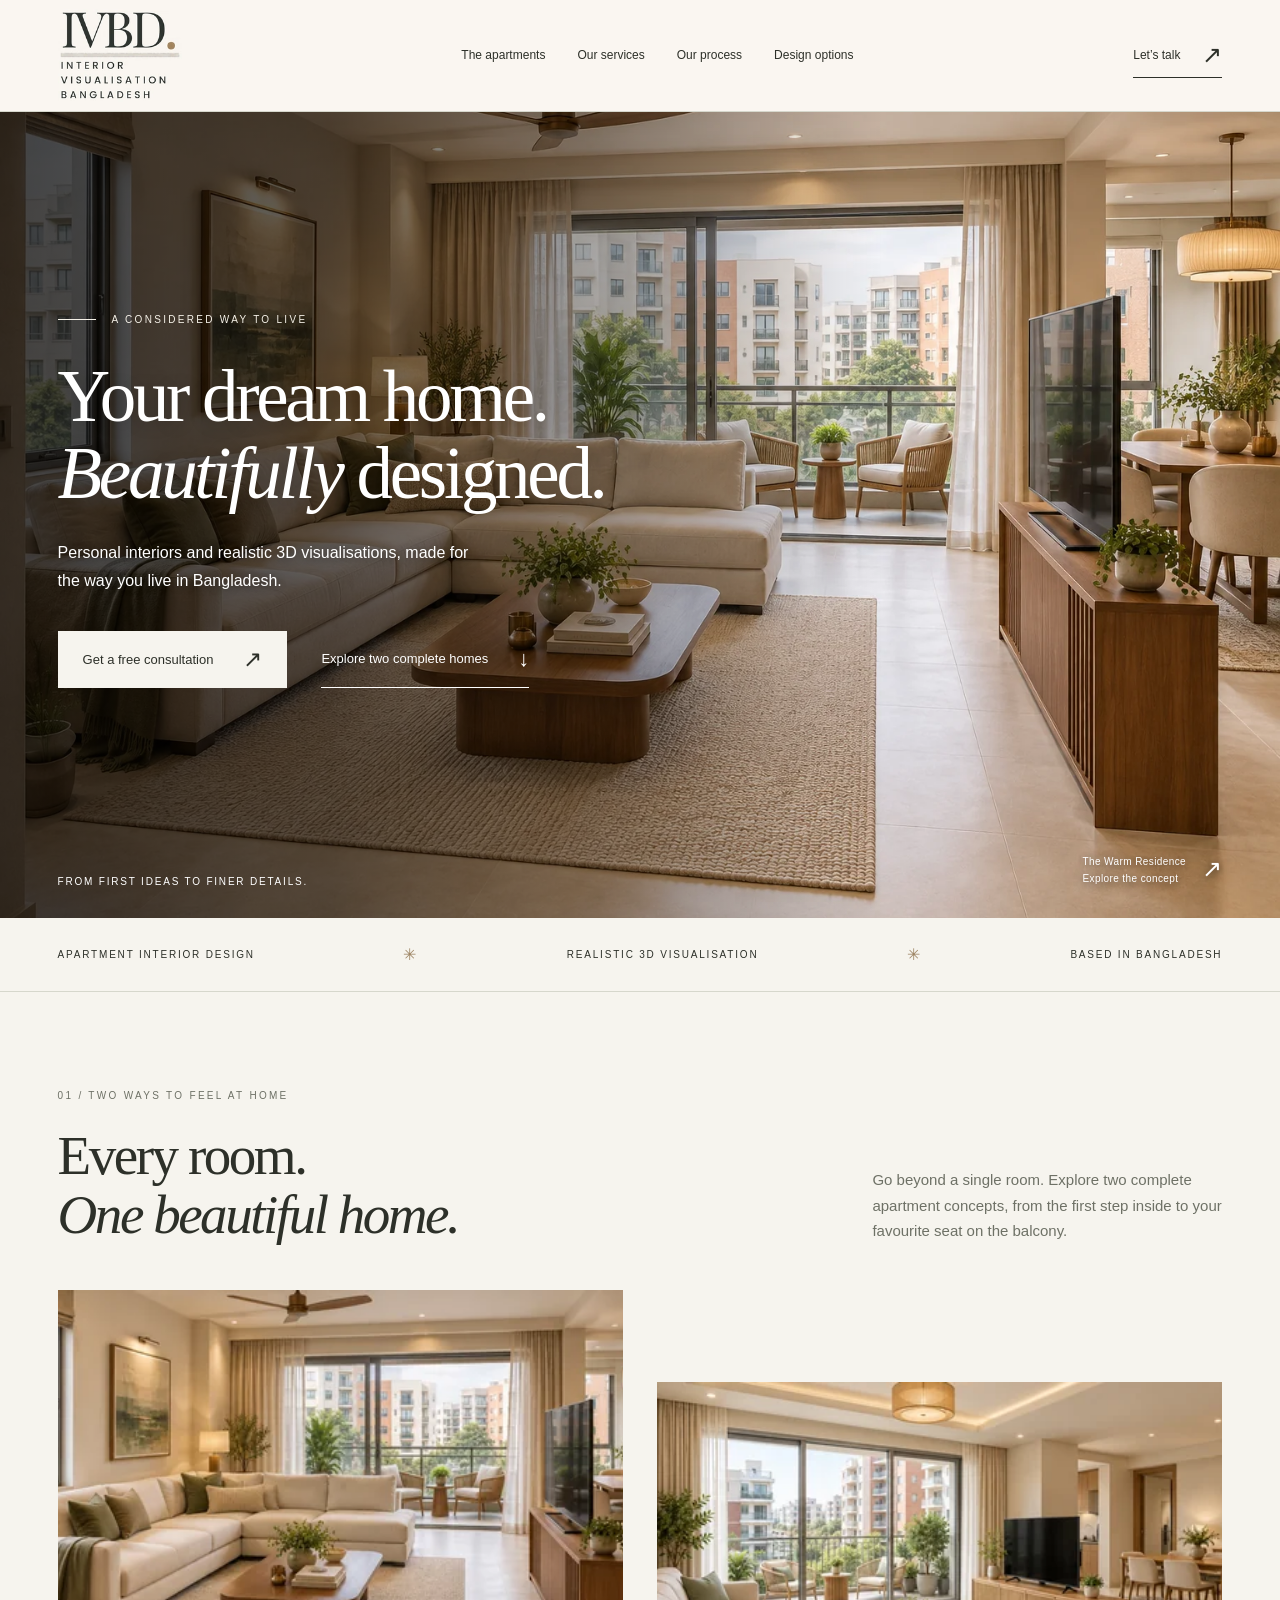
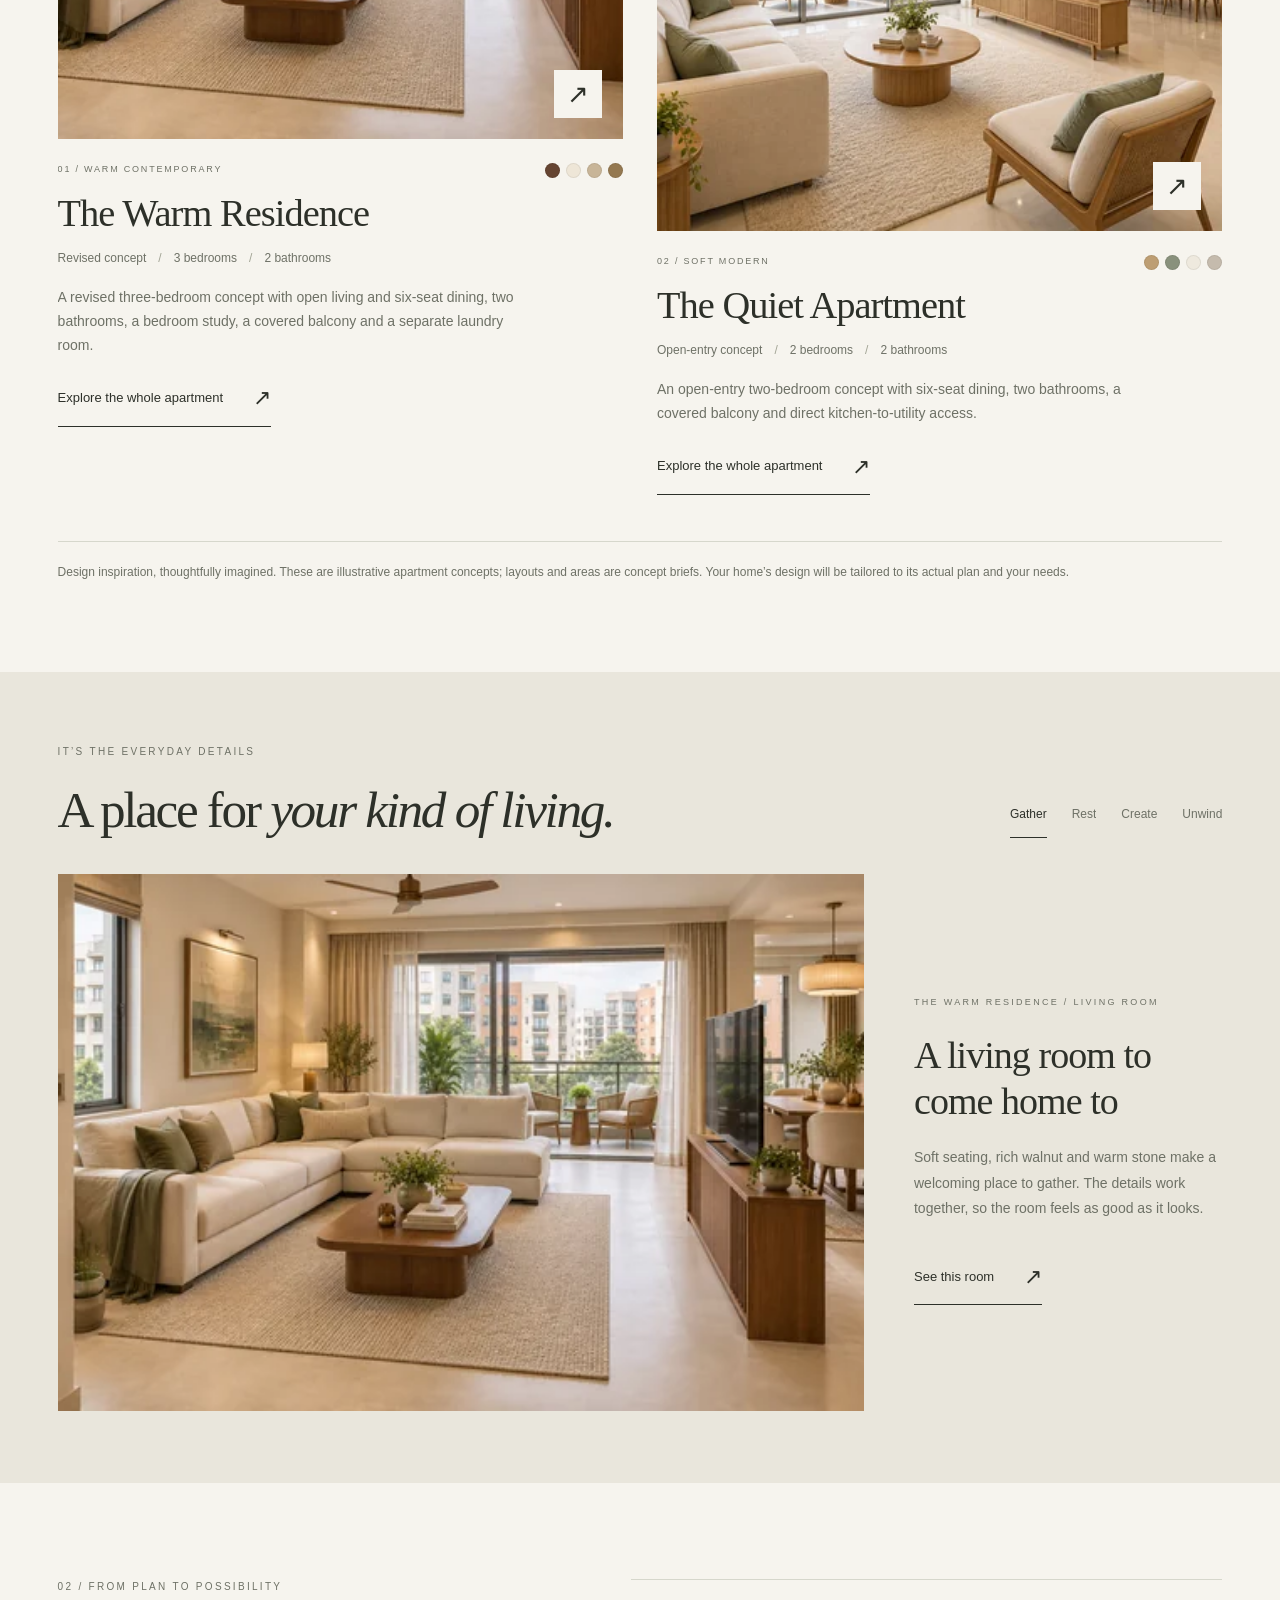
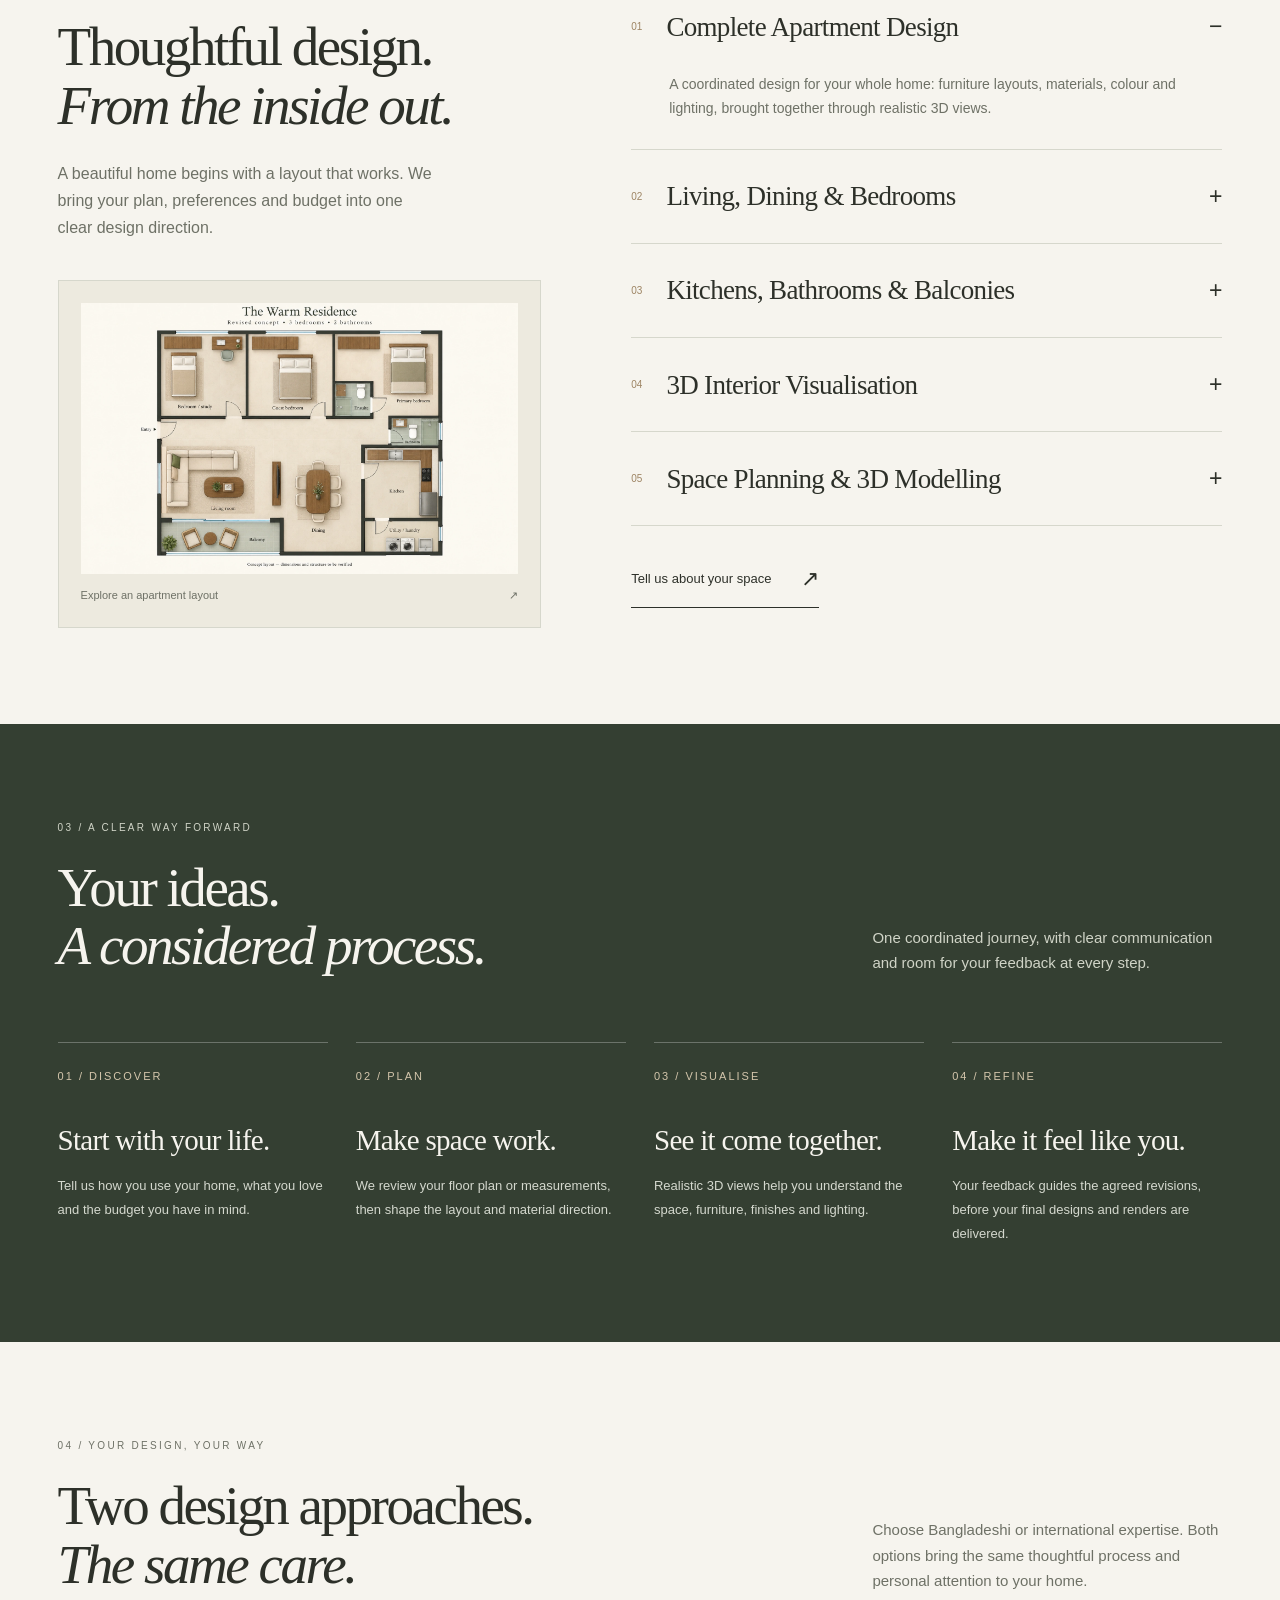
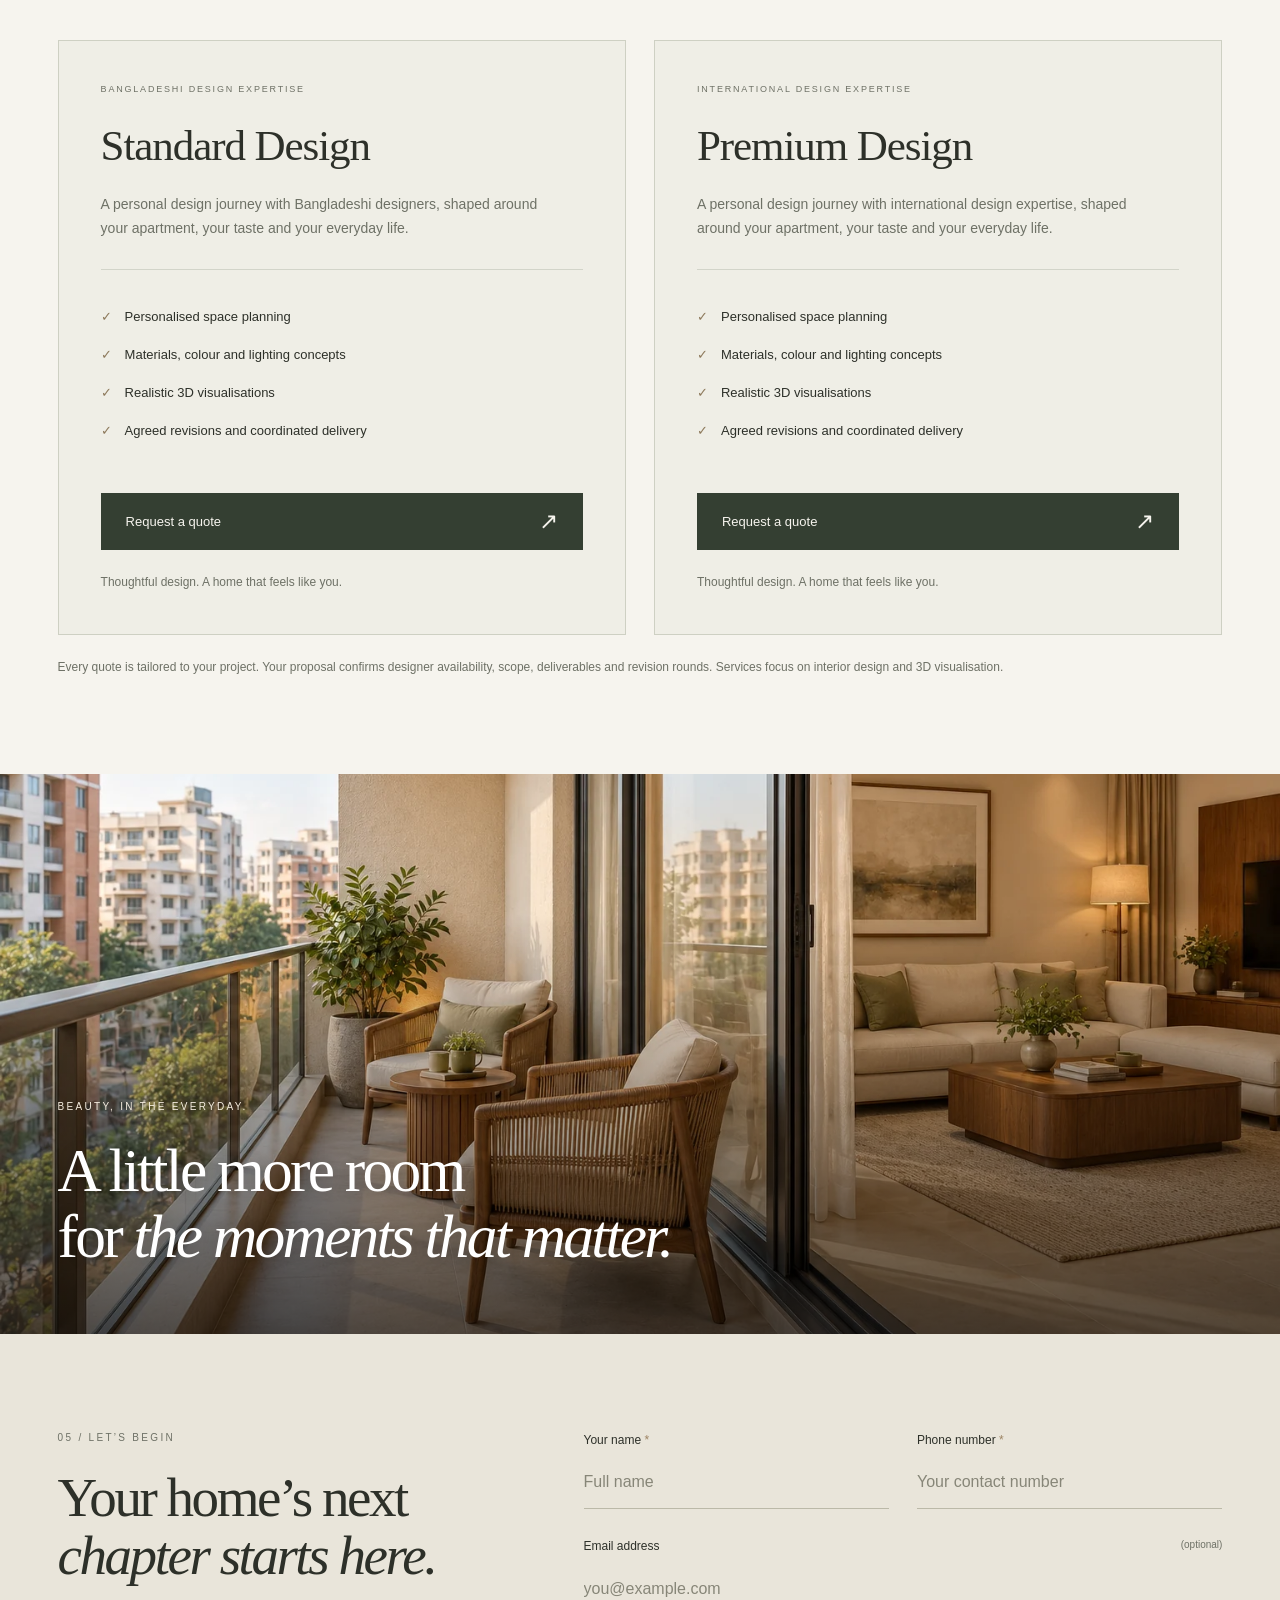
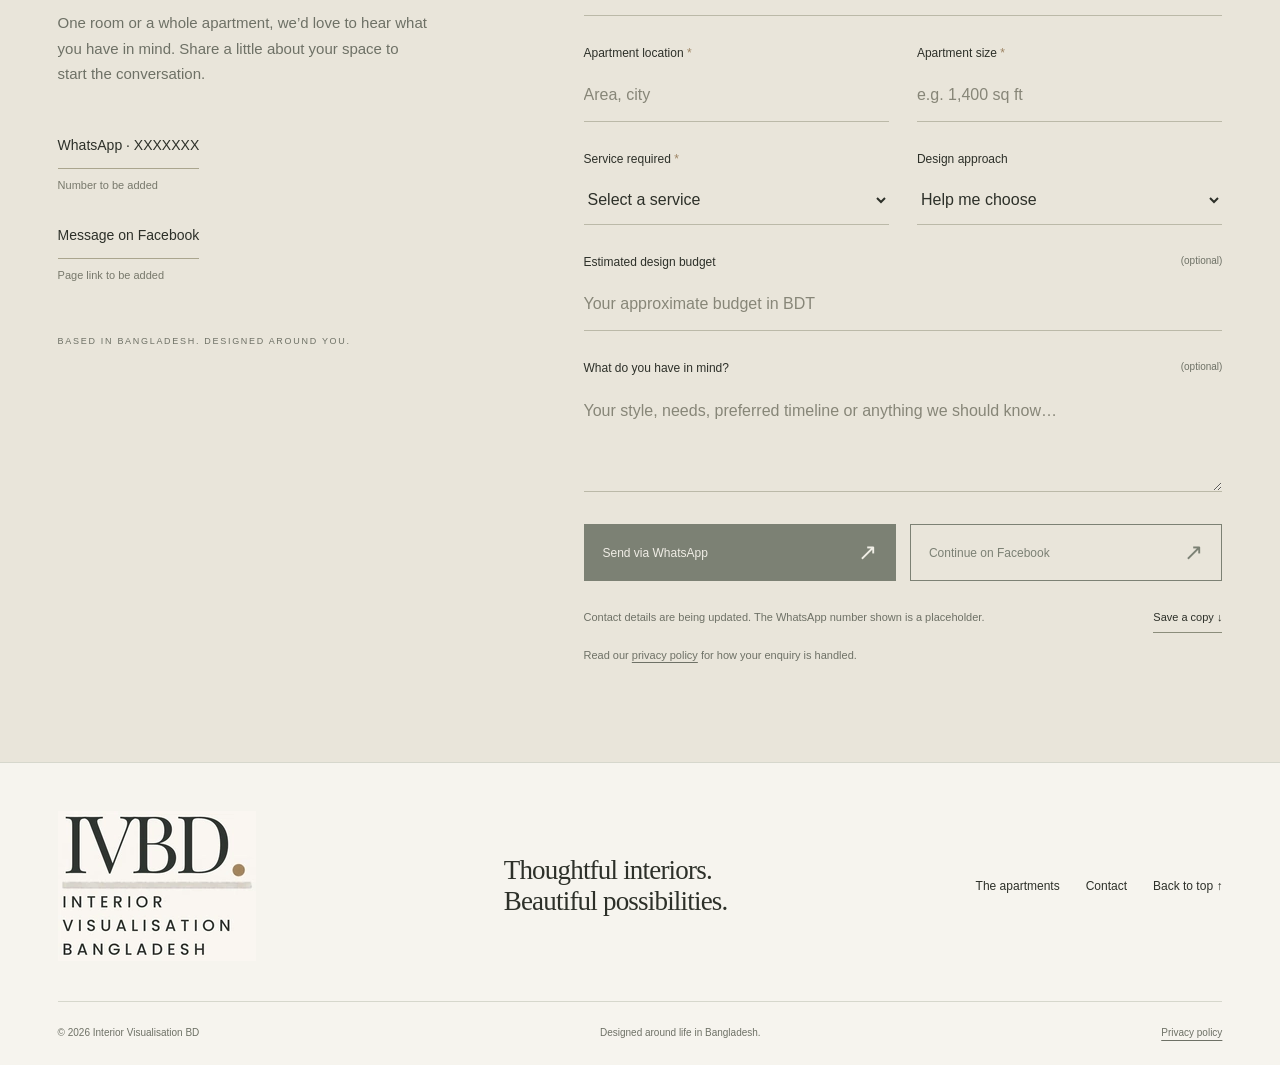
==== index.html @ 9e8beb45 "first commit" ====
<!doctype html>
<html lang="en-BD">
<head>
  <meta charset="utf-8">
  <meta name="viewport" content="width=device-width, initial-scale=1">
  <title>Interior Visualisation BD | Beautiful homes, thoughtfully designed</title>
  <meta name="description" content="Explore two complete apartment design concepts, room tours and floor plans. Personal interior design and realistic 3D visualisation for homes in Bangladesh.">
  <meta name="theme-color" content="#f6f4ee">
  <meta property="og:type" content="website">
  <meta property="og:title" content="Interior Visualisation BD | Beautiful homes, thoughtfully designed">
  <meta property="og:description" content="Explore two complete apartment design concepts, room tours and floor plans. Personal interior design and realistic 3D visualisation for homes in Bangladesh.">
  <meta property="og:image" content="https://ivbd-interior-visualisation.usefulark.chatgpt.site/assets/warm-living-v3-1536.webp">
  <link rel="canonical" href="https://ivbd-interior-visualisation.usefulark.chatgpt.site/">
  <link rel="icon" href="favicon.svg" type="image/svg+xml">
  <link rel="preload" as="image" href="assets/warm-living-v3-960.webp" imagesrcset="assets/warm-living-v3-480.webp 480w, assets/warm-living-v3-960.webp 960w, assets/warm-living-v3-1536.webp 1536w" imagesizes="100vw" fetchpriority="high">
  <link rel="stylesheet" href="styles.css?v=plan-preview-fix-20261101">
  <script src="site-content.js?v=plan-preview-fix-20261101" defer></script>
  <script src="app.js?v=plan-preview-fix-20261101" defer></script>
  <script src="interactions.js?v=plan-preview-fix-20261101" defer></script>
</head>
<body>
<a class="skip-link" href="#main">Skip to content</a>
<header class="header" id="top">
  <a class="brand" href="#home" aria-label="Interior Visualisation BD home"><img class="brand-logo" src="assets/ivbd-logo-396.webp" srcset="assets/ivbd-logo-198.webp 198w, assets/ivbd-logo-396.webp 396w, assets/ivbd-logo-990.webp 990w" sizes="(max-width: 600px) 100px, 198px" width="990" height="750" alt="IVBD — Interior Visualisation Bangladesh" decoding="async"></a>
  <nav class="desktop-nav" aria-label="Main navigation"><a href="#apartments">The apartments</a><a href="#services">Our services</a><a href="#process">Our process</a><a href="#pricing">Design options</a></nav>
  <a class="nav-cta" href="#contact">Let’s talk <span aria-hidden="true">↗</span></a>
  <button class="menu-toggle" type="button" aria-label="Open menu" aria-controls="mobile-nav" aria-expanded="false"><span></span><span></span></button>
</header>
<nav class="mobile-nav" id="mobile-nav" aria-label="Mobile navigation" hidden><a href="#apartments">The apartments</a><a href="#services">Our services</a><a href="#process">Our process</a><a href="#pricing">Design options</a><a href="#contact">Start your home’s story ↗</a></nav>
<main id="main">
  <!-- Opening image. Edit its limited-width dark gradient in styles.css under HERO. -->
  <section class="hero" id="home" aria-labelledby="hero-title">
    <div class="hero-image"><img class="" src="assets/warm-living-v3-960.webp" srcset="assets/warm-living-v3-480.webp 480w, assets/warm-living-v3-960.webp 960w, assets/warm-living-v3-1536.webp 1536w" sizes="100vw" width="1536" height="1024" alt="A warm ivory and walnut living room overlooking urban Bangladesh" fetchpriority="high" decoding="async"></div><div class="hero-shade"></div>
    <div class="hero-content"><p class="eyebrow rule-label">A CONSIDERED WAY TO LIVE</p><h1 id="hero-title"><span>Your dream home.</span><span><em>Beautifully</em> designed.</span></h1><p class="hero-copy">Personal interiors and realistic 3D visualisations, made for the way you live in Bangladesh.</p><div class="hero-actions"><a class="button button-light" href="#contact">Get a free consultation <span aria-hidden="true">↗</span></a><a class="text-link" href="#apartments">Explore two complete homes <span aria-hidden="true">↓</span></a></div></div>
    <div class="hero-bottom"><span>FROM FIRST IDEAS TO FINER DETAILS.</span><a class="hero-caption" href="warm-residence.html">The Warm Residence<br>Explore the concept <span aria-hidden="true">↗</span></a></div>
  </section>
  <div class="intro-line"><span>APARTMENT INTERIOR DESIGN</span><b aria-hidden="true">✳</b><span>REALISTIC 3D VISUALISATION</span><b aria-hidden="true">✳</b><span>BASED IN BANGLADESH</span></div>
  <section class="section apartments wrap" id="apartments" aria-labelledby="apartments-title">
    <div class="section-heading"><div><p class="eyebrow">01 / TWO WAYS TO FEEL AT HOME</p><h2 id="apartments-title">Every room.<br><em>One beautiful home.</em></h2></div><p>Go beyond a single room. Explore two complete apartment concepts, from the first step inside to your favourite seat on the balcony.</p></div>
    <div class="homes-grid"><article class="home-card">
  <a class="home-picture" href="warm-residence.html" aria-label="Explore The Warm Residence"><img class="" src="assets/warm-living-v3-960.webp" srcset="assets/warm-living-v3-480.webp 480w, assets/warm-living-v3-960.webp 960w, assets/warm-living-v3-1536.webp 1536w" sizes="(max-width: 600px) calc(100vw - 44px), 44vw" width="1536" height="1024" alt="Concept living room following the approved revised Warm Residence plan" loading="lazy" decoding="async"><span class="picture-arrow" aria-hidden="true">↗</span></a>
  <div class="home-card-top"><p class="eyebrow">01 / WARM CONTEMPORARY</p><div class="swatches" aria-label="Walnut, Ivory, Travertine, Bronze"><span class="swatch" style="background:#654431" title="Walnut"></span><span class="swatch" style="background:#eee6d7" title="Ivory"></span><span class="swatch" style="background:#c8b598" title="Travertine"></span><span class="swatch" style="background:#947850" title="Bronze"></span></div></div>
  <h3><a href="warm-residence.html">The Warm Residence</a></h3><div class="home-meta"><span>Revised concept</span><span>3 bedrooms</span><span>2 bathrooms</span></div>
  <p class="home-description">A revised three-bedroom concept with open living and six-seat dining, two bathrooms, a bedroom study, a covered balcony and a separate laundry room.</p><a href="warm-residence.html" class="text-link">Explore the whole apartment <span aria-hidden="true">↗</span></a>
</article><article class="home-card">
  <a class="home-picture" href="quiet-apartment.html" aria-label="Explore The Quiet Apartment"><img class="" src="assets/quiet-living-v3-960.webp" srcset="assets/quiet-living-v3-480.webp 480w, assets/quiet-living-v3-960.webp 960w, assets/quiet-living-v3-1536.webp 1536w" sizes="(max-width: 600px) calc(100vw - 44px), 44vw" width="1536" height="1024" alt="Concept light oak and sage living room with an ivory sofa in an urban Bangladesh apartment" loading="lazy" decoding="async"><span class="picture-arrow" aria-hidden="true">↗</span></a>
  <div class="home-card-top"><p class="eyebrow">02 / SOFT MODERN</p><div class="swatches" aria-label="Natural oak, Sage, Linen, Warm stone"><span class="swatch" style="background:#bd9e73" title="Natural oak"></span><span class="swatch" style="background:#89917c" title="Sage"></span><span class="swatch" style="background:#eee9de" title="Linen"></span><span class="swatch" style="background:#c5bbad" title="Warm stone"></span></div></div>
  <h3><a href="quiet-apartment.html">The Quiet Apartment</a></h3><div class="home-meta"><span>Open-entry concept</span><span>2 bedrooms</span><span>2 bathrooms</span></div>
  <p class="home-description">An open-entry two-bedroom concept with six-seat dining, two bathrooms, a covered balcony and direct kitchen-to-utility access.</p><a href="quiet-apartment.html" class="text-link">Explore the whole apartment <span aria-hidden="true">↗</span></a>
</article></div>
    <p class="concept-note">Design inspiration, thoughtfully imagined. These are illustrative apartment concepts; layouts and areas are concept briefs. Your home’s design will be tailored to its actual plan and your needs.</p>
  </section>
  <section class="room-feature" aria-labelledby="room-feature-title"><div class="wrap">
    <div class="room-feature-top"><div><p class="eyebrow">IT’S THE EVERYDAY DETAILS</p><h2 id="room-feature-title">A place for <em>your kind of living.</em></h2></div><div class="room-tabs" role="tablist" aria-label="Explore room details"><button class="room-tab" type="button" role="tab" id="tab-living" aria-selected="true" aria-controls="room-panel" data-room="living">Gather</button><button class="room-tab" type="button" role="tab" id="tab-primary" aria-selected="false" aria-controls="room-panel" tabindex="-1" data-room="primary">Rest</button><button class="room-tab" type="button" role="tab" id="tab-kitchen" aria-selected="false" aria-controls="room-panel" tabindex="-1" data-room="kitchen">Create</button><button class="room-tab" type="button" role="tab" id="tab-balcony" aria-selected="false" aria-controls="room-panel" tabindex="-1" data-room="balcony">Unwind</button></div></div>
    <div class="room-feature-grid" id="room-panel" role="tabpanel" aria-labelledby="tab-living"><div class="room-feature-photo" aria-label="Room preview; swipe left or right to change rooms"><img class="feature-image" src="assets/warm-living-v3-960.webp" srcset="assets/warm-living-v3-480.webp 480w, assets/warm-living-v3-960.webp 960w, assets/warm-living-v3-1536.webp 1536w" sizes="(max-width: 600px) calc(100vw - 44px), 62vw" width="1536" height="1024" alt="A warm contemporary living room" loading="lazy" decoding="async"></div><div class="room-feature-copy"><p class="eyebrow" id="feature-label">THE WARM RESIDENCE / LIVING ROOM</p><h3 id="feature-title">A living room to come home to</h3><p id="feature-description">Soft seating, rich walnut and warm stone make a welcoming place to gather. The details work together, so the room feels as good as it looks.</p><a class="text-link" id="feature-link" href="warm-residence.html#room-living">See this room <span aria-hidden="true">↗</span></a></div></div>
  </div></section>
  <section class="section wrap" id="services" aria-labelledby="services-title"><div class="services-layout">
    <div class="services-intro"><p class="eyebrow">02 / FROM PLAN TO POSSIBILITY</p><h2 id="services-title">Thoughtful design.<br><em>From the inside out.</em></h2><p>A beautiful home begins with a layout that works. We bring your plan, preferences and budget into one clear design direction.</p><a href="warm-residence.html#floor-plan" class="plan-teaser" aria-label="Explore the Warm Residence floor plan"><img src="assets/warm-approved-plan.webp" alt="Approved Warm Residence layout with three bedrooms, living and dining, kitchen, bathrooms and balcony" width="1592" height="988" loading="lazy"><span>Explore an apartment layout <span aria-hidden="true">↗</span></span></a></div>
    <div class="service-list"><details open><summary><span class="service-number">01</span><h3>Complete Apartment Design</h3><span class="details-icon" aria-hidden="true"></span></summary><p>A coordinated design for your whole home: furniture layouts, materials, colour and lighting, brought together through realistic 3D views.</p></details><details ><summary><span class="service-number">02</span><h3>Living, Dining & Bedrooms</h3><span class="details-icon" aria-hidden="true"></span></summary><p>Comfortable spaces for family life, hosting and rest, with storage and circulation considered from the start.</p></details><details ><summary><span class="service-number">03</span><h3>Kitchens, Bathrooms & Balconies</h3><span class="details-icon" aria-hidden="true"></span></summary><p>Purposeful layouts and material concepts for the spaces that work hardest — and the corners where you slow down.</p></details><details ><summary><span class="service-number">04</span><h3>3D Interior Visualisation</h3><span class="details-icon" aria-hidden="true"></span></summary><p>See the proposed materials, light and furniture before making decisions. Clear views make it easier to give useful feedback.</p></details><details ><summary><span class="service-number">05</span><h3>Space Planning & 3D Modelling</h3><span class="details-icon" aria-hidden="true"></span></summary><p>We review your floor plan or available measurements and arrange the space around your routines. Measurement visits can be discussed where available.</p></details><a href="#contact" class="text-link">Tell us about your space <span aria-hidden="true">↗</span></a></div>
  </div></section>
  <section class="section approach" id="process" aria-labelledby="process-title"><div class="wrap"><div class="section-heading"><div><p class="eyebrow">03 / A CLEAR WAY FORWARD</p><h2 id="process-title">Your ideas.<br><em>A considered process.</em></h2></div><p>One coordinated journey, with clear communication and room for your feedback at every step.</p></div><div class="process-grid">
    <article><span class="step">01 / DISCOVER</span><h3>Start with your life.</h3><p>Tell us how you use your home, what you love and the budget you have in mind.</p></article>
    <article><span class="step">02 / PLAN</span><h3>Make space work.</h3><p>We review your floor plan or measurements, then shape the layout and material direction.</p></article>
    <article><span class="step">03 / VISUALISE</span><h3>See it come together.</h3><p>Realistic 3D views help you understand the space, furniture, finishes and lighting.</p></article>
    <article><span class="step">04 / REFINE</span><h3>Make it feel like you.</h3><p>Your feedback guides the agreed revisions, before your final designs and renders are delivered.</p></article>
  </div></div></section>
  <section class="section wrap" id="pricing" aria-labelledby="pricing-title"><div class="section-heading"><div><p class="eyebrow">04 / YOUR DESIGN, YOUR WAY</p><h2 id="pricing-title">Two design approaches.<br><em>The same care.</em></h2></div><p>Choose Bangladeshi or international expertise. Both options bring the same thoughtful process and personal attention to your home.</p></div><div class="pricing-grid" id="pricing-grid"></div><p class="pricing-footnote">Every quote is tailored to your project. Your proposal confirms designer availability, scope, deliverables and revision rounds. Services focus on interior design and 3D visualisation.</p></section>
  <section class="balcony-band" aria-label="A quiet moment on a city balcony"><img class="" src="assets/warm-balcony-v3-960.webp" srcset="assets/warm-balcony-v3-480.webp 480w, assets/warm-balcony-v3-960.webp 960w, assets/warm-balcony-v3-1536.webp 1536w" sizes="100vw" width="1536" height="1024" alt="A covered Dhaka apartment balcony with woven chairs and a small tea table" loading="lazy" decoding="async"><div><p class="eyebrow">BEAUTY, IN THE EVERYDAY.</p><h2>A little more room<br>for <em>the moments that matter.</em></h2></div></section>
  <section class="section contact" id="contact" aria-labelledby="contact-title"><div class="wrap contact-layout"><div class="contact-intro"><p class="eyebrow">05 / LET’S BEGIN</p><h2 id="contact-title">Your home’s next<br><em>chapter starts here.</em></h2><p>One room or a whole apartment, we’d love to hear what you have in mind. Share a little about your space to start the conversation.</p><div class="contact-channels" id="contact-channels"></div><span class="contact-location">BASED IN BANGLADESH. DESIGNED AROUND YOU.</span></div><form inert id="consultation-form" class="consultation-form">
              <div class="form-row">
              <label>Your name <span aria-hidden="true">*</span><input autocomplete="name" name="name" placeholder="Full name" required maxlength="100"></label>
              <label>Phone number <span aria-hidden="true">*</span><input autocomplete="tel" type="tel" name="phone" placeholder="Your contact number" required maxlength="30" pattern="[+0-9 ()\-]{6,30}"></label>
            </div>
            <label>Email address <span class="optional">(optional)</span><input type="email" autocomplete="email" name="email" placeholder="you@example.com" maxlength="254"></label>
              <div class="form-row">
              <label>Apartment location <span aria-hidden="true">*</span><input name="location" placeholder="Area, city" required maxlength="200"></label>
              <label>Apartment size <span aria-hidden="true">*</span><input name="size" placeholder="e.g. 1,400 sq ft" required maxlength="60"></label>
            </div>
              <div class="form-row">
              <label>Service required <span aria-hidden="true">*</span><select name="service" required><option value="">Select a service</option><option>Complete Apartment Design</option><option>Living & Dining Spaces</option><option>Bedroom Interior Design</option><option>Kitchen Interior Design</option><option>Bathroom &amp; Balcony Design</option><option>3D Interior Visualisation</option><option>Space Planning & Furniture Layout</option><option>Measurement & 3D Modelling</option></select></label>
              <label>Design approach<select name="package"><option>Help me choose</option><option>Standard Design</option><option>Premium Design</option></select></label>
            </div>
            <label>Estimated design budget <span class="optional">(optional)</span><input name="budget" placeholder="Your approximate budget in BDT" maxlength="80"></label>
            <label>What do you have in mind? <span class="optional">(optional)</span><textarea name="requirements" rows="3" placeholder="Your style, needs, preferred timeline or anything we should know…" maxlength="3000"></textarea></label>
              <div class="bot-trap" aria-hidden="true">
              <label>Website<input name="website" tabindex="-1" autocomplete="off"></label>
            </div>
            <div class="form-channel-actions"><button type="submit" name="channel" value="primary" class="button button-dark form-submit"><span id="submit-label">Send via WhatsApp</span><span aria-hidden="true">↗</span></button><button type="submit" name="channel" value="facebook" class="button button-outline form-submit"><span>Continue on Facebook</span><span aria-hidden="true">↗</span></button></div>
              <div class="form-fineprint">
              <p class="form-privacy" id="form-privacy">Contact details are being updated. The WhatsApp number shown is a placeholder.</p>
            <button type="submit" name="channel" value="download" class="save-brief">Save a copy ↓</button>
            </div>
            <p class="form-policy">Read our <a href="privacy.html">privacy policy</a> for how your enquiry is handled.</p>
            <p id="form-status" class="form-status" role="status" aria-live="polite"></p>
          </form></div></section>
</main>
<footer class="footer"><div class="wrap">
  <div class="footer-top"><a class="brand footer-brand" href="#home" aria-label="IVBD home"><img class="brand-logo" src="assets/ivbd-logo-396.webp" srcset="assets/ivbd-logo-198.webp 198w, assets/ivbd-logo-396.webp 396w, assets/ivbd-logo-990.webp 990w" sizes="(max-width: 600px) 100px, 198px" width="990" height="750" alt="IVBD — Interior Visualisation Bangladesh" decoding="async"></a><p class="footer-tagline">Thoughtful interiors.<br>Beautiful possibilities.</p><nav class="footer-links" aria-label="Footer navigation"><a href="#apartments">The apartments</a><a href="#contact">Contact</a><a href="#top">Back to top ↑</a></nav></div>
  <div class="footer-bottom"><p>© <span id="year">2026</span> Interior Visualisation BD</p><p>Designed around life in Bangladesh.</p><a href="privacy.html">Privacy policy</a></div>
</div></footer>
</body>
</html>
---- styles.css ----
/* IVBD — editable design system. No framework or external font downloads. */
:root {
  --paper: #f6f4ee;
  --ink: #2d3029;
  --muted: #6e7166;
  --olive: #343f32;
  --sand: #e8e3d8;
  --line: #d6d7cc;
  --gold: #9d8463;
  --serif: 'Iowan Old Style', 'Palatino Linotype', 'Book Antiqua', Georgia, serif;
  --gutter: clamp(22px, 4.5vw, 84px);
}
* { box-sizing: border-box; }
html { scroll-behavior: smooth; scroll-padding-top: 100px; }
body { margin: 0; background: var(--paper); color: var(--ink); font: 16px/1.7 Arial, Helvetica, sans-serif; -webkit-font-smoothing: antialiased; }
body.modal-open { overflow: hidden; }
img { display: block; width: 100%; height: auto; object-fit: cover; }
button, input, select, textarea { font: inherit; }
button, a { -webkit-tap-highlight-color: transparent; touch-action: manipulation; }
button { cursor: pointer; }
a { color: inherit; text-decoration: none; }
button { color: inherit; }
button, a { transition: color .2s, background-color .2s, border-color .2s; }
h1, h2, h3, p { margin: 0; }
h1, h2, h3 { font-family: var(--serif); font-weight: 400; }
h1, h2 { line-height: 1.06; letter-spacing: -.045em; }
h2 { font-size: clamp(38px, 4.3vw, 66px); }
h3 { line-height: 1.2; letter-spacing: -.025em; }
em { font-weight: 400; }
::selection { background: #d4c5aa; color: #253020; }
a:focus-visible, button:focus-visible, summary:focus-visible { outline: 2px solid #a57947; outline-offset: 5px; }
input:focus, textarea:focus, select:focus { outline: 2px solid #88947b; outline-offset: 3px; }
[hidden] { display: none !important; }
.wrap, .container { width: calc(100% - var(--gutter) * 2); max-width: 1440px; margin-inline: auto; }
.section { padding-block: clamp(68px, 7.5vw, 120px); }
.eyebrow { font-size: 10px; letter-spacing: 2.3px; text-transform: uppercase; line-height: 1.5; color: var(--muted); margin-bottom: 24px; }
.rule-label { display: flex; align-items: center; gap: 16px; }
.rule-label::before { content: ''; width: 38px; height: 1px; background: currentColor; }
.text-link { display: inline-flex; align-items: center; justify-content: space-between; gap: 30px; font-size: 13px; min-height: 46px; border-bottom: 1px solid currentColor; padding: 9px 0; }
.text-link span { font-size: 22px; }
.text-link:hover { color: #947553; }
.button { display: inline-flex; align-items: center; justify-content: space-between; gap: 30px; min-height: 57px; padding: 16px 24px; border: 1px solid transparent; font-size: 13px; line-height: 1.5; }
.button span:last-child { font-size: 23px; line-height: 1; }
.button-dark { background: var(--olive); color: var(--paper); }
.button-dark:hover { background: #4b5845; }
.button-light { background: var(--paper); color: var(--ink); }
.button-light:hover { background: #e5dfd3; }
.button-outline { border-color: var(--olive); color: var(--olive); background: transparent; }
.button-outline:hover { background: #e1ddcf; }
.skip-link { position: absolute; top: -100px; left: 18px; z-index: 100; padding: 14px 22px; background: var(--ink); color: white; }
.skip-link:focus { top: 10px; }
.sr-only { position: absolute; width: 1px; height: 1px; padding: 0; margin: -1px; overflow: hidden; clip: rect(0,0,0,0); white-space: nowrap; border: 0; }
/* Header */
.header { height: 94px; padding-inline: var(--gutter); display: flex; align-items: center; justify-content: space-between; gap: 28px; position: relative; z-index: 30; background: var(--paper); border-bottom: 1px solid var(--line); }
.brand { display: inline-flex; align-items: center; gap: 18px; flex-shrink: 0; }
.wordmark { font: 43px/.95 Georgia, serif; letter-spacing: -4px; }
.brand-dot { color: var(--gold); }
.brand-name { font-size: 8px; letter-spacing: 1.6px; line-height: 1.8; border-left: 1px solid var(--line); padding-left: 17px; }
.desktop-nav { display: flex; gap: 32px; font-size: 12px; }
.desktop-nav a { padding-block: 14px; }
.desktop-nav a:hover { color: var(--gold); }
.nav-cta { min-height: 44px; display: flex; align-items: center; gap: 22px; font-size: 12px; border-bottom: 1px solid var(--ink); }
.nav-cta span { font-size: 24px; }
.menu-toggle { display: none; border: 0; background: none; width: 44px; height: 44px; padding: 10px 7px; flex-shrink: 0; }
.menu-toggle span { display: block; height: 1px; margin: 6px 0; background: var(--ink); }
.mobile-nav { position: absolute; z-index: 29; top: 78px; padding: 18px var(--gutter) 28px; width: 100%; background: var(--paper); border-bottom: 1px solid var(--line); box-shadow: 0 20px 30px #0001; }
.mobile-nav a { display: block; padding-block: 12px; font-family: var(--serif); font-size: 27px; border-bottom: 1px solid var(--line); }
/* HERO: strong shading by the copy, fully transparent at 69% on desktop. */
.hero { position: relative; isolation: isolate; height: min(850px, calc(100svh - 94px)); min-height: 640px; color: white; display: flex; align-items: center; overflow: hidden; background: #766c5b; }
.hero-image, .hero-shade { position: absolute; inset: 0; width: 100%; height: 100%; }
.hero-image { z-index: -2; }
.hero-image img { height: 100%; object-position: center; }
.hero-shade { z-index: -1; pointer-events: none; background: linear-gradient(90deg, #000b 0%, #0009 26%, #0005 47%, #0000 69%); }
.hero-content { width: min(820px, 66%); margin-left: max(var(--gutter), calc((100vw - 1440px) / 2)); padding-block: 70px 100px; }
.hero .eyebrow { color: #f5f1e8; margin-bottom: 31px; }
.hero h1 { font-size: clamp(59px, 5.7vw, 90px); text-shadow: 0 2px 18px #0003; }
.hero h1 span { display: block; }
.hero-copy { max-width: 420px; font-size: 16px; line-height: 1.8; margin-top: 26px; text-shadow: 0 1px 10px #0007; }
.hero-actions { display: flex; align-items: center; gap: 34px; margin-top: 35px; }
.hero-actions .text-link { color: white; }
.hero-bottom { position: absolute; left: var(--gutter); right: var(--gutter); bottom: 28px; display: flex; justify-content: space-between; align-items: end; font-size: 10px; letter-spacing: 1.8px; text-transform: uppercase; }
.hero-caption { display: flex; gap: 16px; align-items: center; letter-spacing: .4px; text-transform: none; text-shadow: 0 2px 8px #000a; }
.hero-caption span { font-size: 24px; }
.intro-line { border-bottom: 1px solid var(--line); padding: 23px var(--gutter); display: flex; gap: 30px; align-items: center; justify-content: space-between; font-size: 10px; letter-spacing: 1.8px; text-transform: uppercase; }
.intro-line b { font-size: 16px; font-weight: 400; color: var(--gold); }
/* Apartment collections */
.section-heading { display: flex; align-items: end; justify-content: space-between; gap: 56px; margin-bottom: 46px; }
.section-heading > p { max-width: 350px; font-size: 15px; color: var(--muted); }
.apartments { padding-bottom: 90px; }
.homes-grid { display: grid; grid-template-columns: 1fr 1fr; gap: 34px; align-items: start; }
.home-card:nth-child(2) { margin-top: 92px; }
.home-picture { position: relative; overflow: hidden; aspect-ratio: 1.26; display: block; }
.home-picture img { height: 100%; transition: transform .6s ease; }
.home-card:hover .home-picture img { transform: scale(1.035); }
.picture-arrow { position: absolute; bottom: 21px; right: 21px; background: var(--paper); color: var(--ink); width: 48px; height: 48px; display: grid; place-items: center; font-size: 26px; }
.home-card-top { display: flex; align-items: center; justify-content: space-between; gap: 14px; margin: 24px 0 12px; }
.home-card-top .eyebrow { margin: 0; font-size: 9px; letter-spacing: 1.8px; }
.swatches { display: flex; gap: 6px; }
.swatch { width: 15px; height: 15px; border-radius: 50%; border: 1px solid #0001; }
.home-card h3 { font-size: clamp(30px, 3vw, 44px); margin-bottom: 12px; }
.home-meta { font-size: 12px; color: var(--muted); display: flex; gap: 12px; align-items: center; flex-wrap: wrap; }
.home-meta span + span::before { content: '/'; margin-right: 12px; color: #a2a495; }
.home-description { color: var(--muted); font-size: 14px; max-width: 470px; margin-block: 18px 13px; }
.concept-note { border-top: 1px solid var(--line); margin-top: 46px; padding-top: 20px; color: var(--muted); font-size: 12px; }
/* Interactive room feature */
.room-feature { background: #e9e6dc; padding-block: 72px; }
.room-feature-top { display: flex; align-items: end; justify-content: space-between; gap: 40px; margin-bottom: 36px; }
.room-feature-top h2 { font-size: clamp(38px, 4vw, 60px); }
.room-tabs { display: flex; gap: 25px; overflow-x: auto; scrollbar-width: thin; }
.room-tab { padding: 12px 0; background: transparent; border: 0; border-bottom: 1px solid transparent; color: var(--muted); font-size: 12px; white-space: nowrap; min-height: 44px; }
.room-tab[aria-selected='true'] { color: var(--ink); border-color: var(--ink); }
.room-feature-grid { display: grid; grid-template-columns: minmax(0, 1.8fr) minmax(260px, .8fr); }
.room-feature-photo { aspect-ratio: 1.5; background: #d4cdbd; overflow: hidden; }
.room-feature-photo img { height: 100%; }
.room-feature-copy { padding: 46px 0 30px 50px; display: flex; flex-direction: column; align-items: flex-start; justify-content: center; }
.room-feature-copy .eyebrow { font-size: 9px; }
.room-feature-copy h3 { font-size: 38px; margin-bottom: 21px; }
.room-feature-copy p:not(.eyebrow) { font-size: 14px; line-height: 1.8; color: var(--muted); }
.room-feature-copy .text-link { margin-top: 28px; }
/* Services and approach */
.services-layout { display: grid; grid-template-columns: .9fr 1.1fr; gap: 90px; align-items: start; }
.services-intro > p:not(.eyebrow) { color: var(--muted); margin-top: 25px; max-width: 380px; }
.plan-teaser { display: block; width: 100%; min-width: 0; margin-top: 38px; background: #edeadf; padding: 22px; border: 1px solid var(--line); position: relative; }
.plan-teaser img { width: 100%; height: auto; aspect-ratio: 1592 / 988; object-fit: contain; }
.plan-teaser > span { display: flex; justify-content: space-between; padding-top: 12px; font-size: 11px; color: var(--muted); }
.service-list details { border-top: 1px solid var(--line); }
.service-list details:last-of-type { border-bottom: 1px solid var(--line); }
.service-list summary { list-style: none; display: flex; align-items: center; gap: 24px; padding-block: 27px; cursor: pointer; }
.service-list summary::-webkit-details-marker { display: none; }
.service-number { font-size: 10px; color: var(--gold); }
.service-list h3 { font-size: 27px; }
.details-icon { margin-left: auto; font-size: 23px; font-weight: 300; }
.details-icon::after { content: '+'; }
.service-list details[open] .details-icon::after { content: '−'; }
.service-list details p { padding: 0 25px 28px 38px; font-size: 14px; color: var(--muted); }
.service-list .text-link { margin-top: 25px; }
.approach { background: var(--olive); color: var(--paper); }
.approach .eyebrow, .approach .section-heading > p { color: #d0d4c7; }
.process-grid { display: grid; grid-template-columns: repeat(4, 1fr); gap: 28px; margin-top: 66px; }
.process-grid article { border-top: 1px solid #ffffff45; padding-top: 24px; }
.step { font-size: 11px; letter-spacing: 2px; color: #d4c6ac; display: block; margin-bottom: 38px; }
.process-grid h3 { font-size: 29px; margin-bottom: 16px; }
.process-grid p { font-size: 13px; color: #d4d8ce; line-height: 1.85; max-width: 280px; }
/* Equally presented design services */
.pricing-grid { display: grid; grid-template-columns: 1fr 1fr; gap: 28px; }
.package { border: 1px solid #ced0c3; padding: 42px; background: #efeee6; display: flex; flex-direction: column; }
.package .eyebrow { font-size: 9px; letter-spacing: 1.8px; margin-bottom: 24px; }
.package h3 { font-size: 43px; margin-bottom: 21px; }
.package-desc { color: var(--muted); font-size: 14px; max-width: 440px; }
.package ul { list-style: none; padding: 28px 0; margin: 28px 0 15px; border-top: 1px solid #d2d4c9; flex: 1; }
.package li { font-size: 13px; padding: 8px 0; display: flex; gap: 13px; }
.package li::before { content: '✓'; color: #8d795b; }
.package .button { width: 100%; }
.package-note, .pricing-footnote { font-size: 12px; color: var(--muted); margin-top: 22px; }
/* Closing image */
.balcony-band { position: relative; isolation: isolate; height: 560px; display: flex; align-items: end; padding: 65px var(--gutter); color: white; background: #73634c; }
.balcony-band img { position: absolute; inset: 0; height: 100%; z-index: -2; object-position: center 57%; }
.balcony-band::before { content: ''; position: absolute; inset: 0; z-index: -1; background: linear-gradient(0deg, #000a, #0000 75%); }
.balcony-band .eyebrow { color: #f5ede0; }
.balcony-band h2 { font-size: clamp(40px, 4.8vw, 74px); text-shadow: 0 1px 15px #0003; }
/* Consultation */
.contact { background: #e9e5da; }
.contact-layout { display: grid; grid-template-columns: .8fr 1.2fr; gap: 100px; }
.contact-intro h2 { font-size: clamp(44px, 4.3vw, 65px); }
.contact-intro > p:not(.eyebrow) { color: var(--muted); max-width: 370px; margin-top: 25px; font-size: 15px; }
.contact-channels { display: flex; flex-direction: column; gap: 20px; margin-top: 38px; }
.contact-channel-block { display: flex; flex-direction: column; align-items: start; }
.contact-channel { font-size: 14px; display: inline-flex; align-items: center; gap: 28px; min-height: 44px; border-bottom: 1px solid #aaa58e; }
.channel-note { font-size: 11px; color: #77786b; margin-top: 7px; }
.contact-location { display: block; font-size: 9px; letter-spacing: 1.7px; margin-top: 50px; color: var(--muted); }
.consultation-form { display: flex; flex-direction: column; gap: 27px; }
.form-row { display: grid; grid-template-columns: 1fr 1fr; gap: 28px; }
.consultation-form label { font-size: 12px; position: relative; display: block; }
.consultation-form label > span:not(.optional) { color: var(--gold); }
.consultation-form input, .consultation-form select, .consultation-form textarea { display: block; width: 100%; border: 0; border-bottom: 1px solid #bbb9a8; border-radius: 0; background: transparent; padding: 13px 0; color: var(--ink); font-size: 16px; min-height: 50px; margin-top: 5px; }
.consultation-form input::placeholder, .consultation-form textarea::placeholder { color: #878678; opacity: 1; }
.consultation-form textarea { resize: vertical; min-height: 100px; }
.optional { float: right; color: var(--muted); font-size: 10px; }
.form-channel-actions { display: grid; grid-template-columns: 1fr 1fr; gap: 14px; margin-top: 5px; }
.form-channel-actions .button { width: 100%; padding-inline: 18px; font-size: 12px; text-align: left; }
[aria-disabled='true'] { opacity: .6; }
.form-fineprint { display: flex; justify-content: space-between; align-items: start; gap: 20px; }
.form-privacy, .form-policy { font-size: 11px; color: var(--muted); line-height: 1.8; }
.form-policy { margin-top: -14px; }
.form-policy a { text-decoration: underline; text-underline-offset: 3px; }
.save-brief { flex-shrink: 0; font-size: 11px; background: none; padding: 0 0 5px; border: 0; border-bottom: 1px solid #8b8d7b; }
.form-status { font-size: 13px; }
.form-status:empty { display: none; }
.brief-copy { display: block; min-height: 180px; background: #f7f5f0 !important; padding: 12px !important; border: 1px solid #aaa !important; }
.bot-trap { position: absolute; left: -9999px; }
/* Footer */
.footer { padding: 48px 0 24px; border-top: 1px solid var(--line); }
.footer-top { display: flex; align-items: center; justify-content: space-between; gap: 36px; padding-bottom: 40px; }
.footer-tagline { font-family: var(--serif); font-size: 27px; line-height: 1.15; letter-spacing: -.8px; }
.footer-links { display: flex; gap: 26px; font-size: 12px; }
.footer-links a { min-height: 44px; display: inline-flex; align-items: center; }
.footer-bottom { border-top: 1px solid var(--line); padding-top: 22px; display: flex; justify-content: space-between; gap: 24px; font-size: 10px; color: var(--muted); }
.footer-bottom a { text-decoration: underline; text-underline-offset: 4px; }
/* Apartment detail pages */
.project-masthead { padding-block: 49px 38px; }
.breadcrumb { font-size: 11px; color: var(--muted); margin-bottom: 32px; display: flex; gap: 13px; }
.project-title-row { display: flex; align-items: end; justify-content: space-between; gap: 36px; }
.project-title-row h1 { font-size: clamp(44px, 5.8vw, 84px); }
.project-title-row .eyebrow { margin-bottom: 16px; }
.project-title-row .home-meta { padding-bottom: 10px; }
.project-cover { height: min(72vw, 700px); max-height: 76svh; }
.project-cover img { height: 100%; }
.project-intro { display: grid; grid-template-columns: 1fr 1fr; gap: 100px; padding-block: 65px; border-bottom: 1px solid var(--line); }
.project-intro h2 { font-size: 44px; margin-bottom: 23px; }
.project-intro p { color: var(--muted); font-size: 15px; }
.project-spec { display: grid; grid-template-columns: 1fr 1fr; gap: 25px; align-content: start; }
.project-spec .eyebrow { font-size: 9px; margin-bottom: 13px; }
.project-spec ul { list-style: none; padding: 0; margin: 0; }
.project-spec li { font-size: 13px; color: var(--muted); margin-bottom: 9px; }
.palette { display: grid; grid-template-columns: 1fr 1fr; gap: 13px 20px; }
.palette span { display: flex; gap: 8px; align-items: center; color: var(--muted); font-size: 11px; }
.palette i { width: 18px; height: 18px; border-radius: 50%; border: 1px solid #0001; flex-shrink: 0; }
.room-jumps { display: flex; gap: 27px; overflow-x: auto; padding: 16px 0; border-top: 1px solid var(--line); border-bottom: 1px solid var(--line); margin: 28px 0 40px; scrollbar-width: thin; }
.room-jumps a { white-space: nowrap; font-size: 12px; min-height: 36px; display: inline-flex; align-items: center; }
.room-jumps a:hover { color: var(--gold); }
.tour-grid { display: grid; grid-template-columns: 1fr 1fr; gap: 48px 30px; }
.tour-card { scroll-margin-top: 35px; }
.tour-card:first-child { grid-column: 1 / -1; }
.tour-image { display: block; width: 100%; border: 0; padding: 0; position: relative; overflow: hidden; background: #ddd4c4; }
.tour-image img { aspect-ratio: 1.38; transition: transform .5s; }
.tour-card:first-child .tour-image img { aspect-ratio: 1.95; }
.tour-image:hover img { transform: scale(1.025); }
.tour-card h3 { font-size: 29px; margin-block: 19px 10px; }
.tour-card .room-label { font-size: 9px; letter-spacing: 1.4px; text-transform: uppercase; color: var(--muted); display: block; margin-top: 21px; }
.tour-card .room-label + h3 { margin-top: 9px; }
.tour-card p { color: var(--muted); font-size: 13px; max-width: 570px; }
.floorplan-section { background: #eae7de; }
.floorplan-layout { display: grid; grid-template-columns: .65fr 1.35fr; gap: 65px; align-items: center; }
.floorplan-copy h2 { font-size: 47px; }
.floorplan-copy > p:not(.eyebrow) { color: var(--muted); font-size: 14px; margin-top: 24px; }
.floorplan-copy ul { list-style: none; padding: 0; margin: 25px 0; }
.floorplan-copy li { font-size: 13px; padding: 9px 0 9px 20px; position: relative; }
.floorplan-copy li::before { content: '·'; position: absolute; left: 0; }
.floorplan-sheet { background: #f8f6ee; padding: 22px; }
.floorplan-sheet svg { width: 100%; height: auto; display: block; }
.floorplan-sheet .plan-room:hover { fill: #ddd9c5; }
.floorplan-sheet a:focus { outline: none; }
.floorplan-sheet a:focus .plan-room { stroke: #8c6d43; stroke-width: 3; }
.plan-footer { font-size: 10px; color: var(--muted); border-top: 1px solid var(--line); padding-top: 14px; display: flex; justify-content: space-between; gap: 20px; }
.next-home { display: grid; grid-template-columns: 1fr 1fr; gap: 60px; align-items: center; }
.next-home h2 { font-size: 53px; margin-bottom: 25px; }
.next-home p:not(.eyebrow) { color: var(--muted); margin-bottom: 25px; font-size: 15px; }
.next-home img { aspect-ratio: 1.45; }
/* Room lightbox */
.lightbox { border: 0; padding: 0; width: min(1180px, calc(100vw - 56px)); max-height: calc(100svh - 48px); overflow: auto; background: var(--paper); color: var(--ink); }
.lightbox::backdrop { background: #10170fe3; }
.lightbox-image { width: 100%; height: min(67svh, 720px); object-fit: contain; background: #1d241b; }
.lightbox-close { position: absolute; z-index: 2; right: 15px; top: 15px; width: 44px; height: 44px; border: 0; background: var(--paper); font-size: 28px; line-height: 1; }
.lightbox-bottom { display: flex; justify-content: space-between; align-items: center; gap: 28px; padding: 24px 30px; }
.lightbox-bottom h2 { font-size: 30px; }
.lightbox-bottom p { font-size: 11px; color: var(--muted); margin-top: 7px; }
.lightbox-controls { display: flex; gap: 9px; flex-shrink: 0; }
.lightbox-controls button { width: 44px; height: 44px; border: 1px solid var(--line); background: transparent; font-size: 23px; }
.lightbox-controls button:hover { background: var(--sand); }
/* Privacy page */
.policy-header { justify-content: space-between; }
.policy-back { min-height: 44px; display: inline-flex; align-items: center; gap: 20px; font-size: 13px; border-bottom: 1px solid var(--ink); }
.policy-main { max-width: 1100px; padding-block: 70px 90px; }
.policy-main > h1 { font-size: clamp(45px, 6vw, 75px); margin-bottom: 24px; }
.policy-intro { max-width: 700px; color: var(--muted); margin-bottom: 20px; }
.policy-date { font-size: 12px; color: var(--muted); margin-bottom: 45px; }
.policy-layout { display: grid; grid-template-columns: 220px 1fr; gap: 60px; align-items: start; }
.policy-nav { display: flex; flex-direction: column; position: sticky; top: 30px; border-top: 1px solid var(--line); padding-top: 15px; }
.policy-nav a { min-height: 44px; display: inline-flex; align-items: center; font-size: 12px; }
.policy-body { font-size: 15px; }
.policy-body h2 { font-size: 30px; margin-bottom: 20px; }
.policy-body section + section { margin-top: 35px; padding-top: 30px; border-top: 1px solid var(--line); }
.policy-body p + p { margin-top: 16px; }
.policy-body li + li { margin-top: 12px; }
.policy-body ul { padding-left: 22px; }
.policy-body a { text-decoration: underline; text-underline-offset: 3px; }
.policy-status { background: #e9e5d8; border-left: 2px solid var(--gold); padding: 20px; margin-block: 20px; }
.policy-contact-links { display: flex; flex-wrap: wrap; gap: 16px; }
.policy-contact-links a { min-height: 44px; display: inline-flex; align-items: center; }
/* Tablet */
@media (max-width: 1100px) {
  .header { height: 78px; gap: 18px; }
  .desktop-nav { gap: 20px; font-size: 11px; }
  .brand-name { display: none; }
  .hero { min-height: 610px; height: calc(92svh - 78px); }
  .hero-content { width: 72%; }
  .hero h1 { font-size: clamp(56px, 6.9vw, 78px); }
  .services-layout { gap: 50px; }
  .contact-layout { gap: 55px; }
  .room-feature-grid { grid-template-columns: 1.4fr 1fr; }
  .room-feature-copy { padding-left: 35px; }
  .room-feature-copy h3 { font-size: 32px; }
  .room-feature-top { display: block; }
  .room-tabs { margin-top: 23px; }
  .package { padding: 33px; }
  .form-channel-actions { grid-template-columns: 1fr; }
  .floorplan-layout { grid-template-columns: .7fr 1.3fr; gap: 35px; }
  .project-intro { gap: 50px; }
  .project-spec { grid-template-columns: 1fr; }
}
@media (max-width: 850px) {
  .desktop-nav { display: none; }
  .menu-toggle { display: block; }
  .header .brand { margin-right: auto; }
  .header .brand-name { display: block; }
  .hero-content { width: 83%; }
  .hero-shade { background: linear-gradient(90deg, #000b, #0008 42%, #0000 90%); }
  .services-layout, .contact-layout { grid-template-columns: 1fr; gap: 45px; }
  .services-intro { display: grid; grid-template-columns: 1fr 1fr; column-gap: 45px; }
  .services-intro .eyebrow { grid-column: 1 / -1; }
  .services-intro > p:not(.eyebrow) { margin-top: 0; }
  .plan-teaser { grid-column: 1 / -1; max-width: 500px; }
  .process-grid { grid-template-columns: 1fr 1fr; row-gap: 38px; }
  .contact-intro { max-width: 600px; }
  .contact-channels { flex-direction: row; flex-wrap: wrap; gap: 30px; }
  .contact-location { margin-top: 30px; }
  .form-channel-actions { grid-template-columns: 1fr 1fr; }
  .floorplan-layout { grid-template-columns: 1fr; }
  .floorplan-copy { max-width: 550px; }
  .project-title-row { align-items: start; flex-direction: column; gap: 24px; }
  .project-intro { grid-template-columns: 1fr; gap: 35px; }
  .project-spec { grid-template-columns: 1fr 1fr; }
  .footer-links { gap: 15px; }
}
/* Phone: typography, spacing and controls designed for small touch screens. */
@media (max-width: 600px) {
  :root { --gutter: 22px; }
  html { scroll-padding-top: 28px; }
  body { font-size: 15px; }
  h2 { font-size: 38px; }
  .section { padding-block: 62px; }
  .eyebrow { font-size: 9px; letter-spacing: 1.8px; margin-bottom: 20px; }
  .header { height: 70px; padding-inline: 20px; gap: 14px; }
  .wordmark { font-size: 35px; letter-spacing: -3px; }
  .header .brand-name { display: none; }
  .nav-cta { font-size: 11px; gap: 12px; }
  .nav-cta span { font-size: 22px; }
  .mobile-nav { top: 70px; }
  .mobile-nav a { font-size: 25px; }
  .hero { min-height: 590px; height: auto; align-items: start; }
  .hero-image img { object-position: 60% center; }
  .hero-content { width: calc(100% - 44px); margin: 0 22px; padding: 80px 0 93px; }
  .hero h1 { font-size: clamp(42px, 10.2vw, 58px); line-height: 1.04; letter-spacing: -.045em; }
  .hero h1 span { text-wrap: balance; }
  .hero .eyebrow { font-size: 8px; letter-spacing: 1.8px; gap: 12px; margin-bottom: 27px; }
  .rule-label::before { width: 24px; }
  .hero-copy { margin-top: 24px; font-size: 14px; line-height: 1.8; max-width: 345px; }
  .hero-shade { background: linear-gradient(90deg, #000a, #0006 57%, #0002), linear-gradient(0deg, #0005, #0000 50%); }
  .hero-actions { display: grid; gap: 8px; margin-top: 28px; }
  .hero-actions .button { min-height: 54px; font-size: 13px; }
  .hero-actions .text-link { justify-content: center; border: 0; min-height: 48px; font-size: 12px; }
  .hero-bottom { bottom: 24px; font-size: 8px; letter-spacing: 1px; }
  .hero-bottom > span { max-width: 130px; }
  .hero-caption { font-size: 9px; max-width: 150px; text-align: right; gap: 12px; }
  .intro-line { gap: 15px; padding: 19px 22px; font-size: 8px; letter-spacing: 1px; }
  .intro-line > span:last-child, .intro-line > b:last-of-type { display: none; }
  .section-heading { display: block; margin-bottom: 30px; }
  .section-heading > p { margin-top: 22px; font-size: 14px; max-width: 360px; }
  .homes-grid { grid-template-columns: 1fr; gap: 44px; }
  .home-card:nth-child(2) { margin-top: 0; }
  .home-picture { aspect-ratio: 1.15; }
  .home-card-top { margin-top: 20px; }
  .home-card-top .eyebrow { font-size: 8px; }
  .home-card h3 { font-size: 33px; }
  .home-meta { font-size: 11px; gap: 9px; }
  .home-meta span + span::before { margin-right: 9px; }
  .home-description { font-size: 14px; margin-block: 16px 8px; }
  .picture-arrow { width: 44px; height: 44px; bottom: 15px; right: 15px; }
  .concept-note { font-size: 11px; margin-top: 35px; }
  .room-feature { padding-block: 55px; }
  .room-feature-top { margin-bottom: 25px; }
  .room-feature-top h2 { font-size: 37px; }
  .room-tabs { gap: 26px; margin-top: 22px; }
  .room-tab { font-size: 12px; }
  .room-feature-grid { grid-template-columns: 1fr; }
  .room-feature-photo { aspect-ratio: 1.22; }
  .room-feature-copy { padding: 29px 0 0; }
  .room-feature-copy .eyebrow { margin-bottom: 14px; }
  .room-feature-copy h3 { font-size: 32px; max-width: 310px; margin-bottom: 16px; }
  .room-feature-copy .text-link { margin-top: 18px; }
  .services-intro { display: block; }
  .services-intro > p:not(.eyebrow) { margin-top: 23px; font-size: 14px; }
  .plan-teaser { padding: 13px; margin-top: 27px; }
  .plan-teaser > span { font-size: 10px; }
  .service-list summary { padding-block: 22px; gap: 15px; }
  .service-list h3 { font-size: 24px; }
  .service-list details p { padding-left: 30px; font-size: 14px; }
  .process-grid { grid-template-columns: 1fr; gap: 0; margin-top: 34px; }
  .process-grid article { display: grid; grid-template-columns: 32px 1fr; gap: 8px 15px; padding-block: 25px; }
  .step { grid-row: span 2; margin: 6px 0 0; font-size: 10px; }
  .process-grid h3 { font-size: 27px; margin: 0; }
  .process-grid p { font-size: 13px; max-width: none; }
  .pricing-grid { grid-template-columns: 1fr; gap: 20px; }
  .package { padding: 30px 25px; }
  .package h3 { font-size: 37px; }
  .package-desc { font-size: 14px; }
  .package ul { padding-block: 22px; margin-top: 22px; }
  .package li { font-size: 13px; }
  .pricing-footnote { font-size: 11px; }
  .balcony-band { height: 450px; padding: 38px 22px; }
  .balcony-band img { object-position: 57% center; }
  .balcony-band h2 { font-size: 39px; }
  .contact-intro h2 { font-size: 43px; }
  .contact-intro > p:not(.eyebrow) { font-size: 14px; }
  .contact-channels { flex-direction: column; gap: 20px; }
  .contact-location { font-size: 8px; line-height: 1.8; }
  .form-row { grid-template-columns: 1fr; gap: 24px; }
  .consultation-form { gap: 24px; }
  .consultation-form label { font-size: 12px; }
  .consultation-form input, .consultation-form select, .consultation-form textarea { font-size: 16px; }
  .form-channel-actions { grid-template-columns: 1fr; gap: 12px; }
  .form-channel-actions .button { min-height: 55px; font-size: 13px; }
  .form-fineprint { flex-wrap: wrap; gap: 10px; }
  .save-brief { min-height: 44px; padding-top: 8px; }
  .form-policy { font-size: 11px; }
  .footer { padding-top: 33px; }
  .footer-top { display: grid; grid-template-columns: 1fr 1fr; gap: 25px; padding-bottom: 25px; }
  .footer-brand .brand-name { display: none; }
  .footer-tagline { font-size: 23px; }
  .footer-links { grid-column: 1 / -1; justify-content: space-between; gap: 10px; font-size: 11px; }
  .footer-bottom { flex-wrap: wrap; gap: 14px; font-size: 9px; }
  .footer-bottom > p:nth-child(2) { display: none; }
  .project-masthead { padding-block: 28px; }
  .breadcrumb { font-size: 10px; margin-bottom: 27px; }
  .project-title-row h1 { font-size: 45px; }
  .project-title-row .home-meta { padding: 0; }
  .project-cover { height: 430px; max-height: none; }
  .project-cover img { object-position: 56% center; }
  .project-intro { padding-block: 42px; gap: 32px; }
  .project-intro h2 { font-size: 36px; }
  .project-intro p { font-size: 14px; }
  .project-spec { grid-template-columns: 1fr; gap: 24px; }
  .palette { grid-template-columns: repeat(4, 1fr); gap: 10px; }
  .palette span { flex-direction: column; align-items: start; gap: 7px; font-size: 10px; }
  .room-jumps { gap: 25px; margin-block: 25px 30px; }
  .room-jumps a { min-height: 44px; }
  .tour-grid { grid-template-columns: 1fr; gap: 33px; }
  .tour-card:first-child { grid-column: auto; }
  .tour-image img, .tour-card:first-child .tour-image img { aspect-ratio: 1.22; }
  .tour-card h3 { font-size: 28px; }
  .tour-card p { font-size: 14px; }
  .floorplan-copy h2 { font-size: 38px; }
  .floorplan-layout { gap: 25px; }
  .floorplan-sheet { padding: 8px; margin-inline: -9px; }
  .plan-footer { font-size: 9px; padding: 12px 8px; }
  .next-home { grid-template-columns: 1fr; gap: 27px; }
  .next-home h2 { font-size: 40px; }
  .next-home p:not(.eyebrow) { font-size: 14px; }
  .lightbox { width: calc(100vw - 20px); max-height: calc(100svh - 20px); }
  .lightbox-image { height: auto; min-height: 220px; max-height: 65svh; aspect-ratio: 1.15; }
  .lightbox-bottom { padding: 22px 19px; align-items: start; gap: 15px; }
  .lightbox-bottom h2 { font-size: 25px; }
  .lightbox-controls { gap: 5px; }
  .lightbox-close { right: 10px; top: 10px; }
  .policy-main { padding-block: 44px 60px; }
  .policy-intro { font-size: 15px; }
  .policy-layout { grid-template-columns: 1fr; gap: 30px; }
  .policy-nav { position: static; display: grid; grid-template-columns: 1fr 1fr; gap: 3px 15px; }
  .policy-body h2 { font-size: 28px; }
  .policy-back { font-size: 11px; gap: 8px; }
}
@media (max-width: 360px) {
  :root { --gutter: 18px; }
  .header { padding-inline: 17px; gap: 10px; }
  .hero-content { margin-inline: 18px; width: calc(100% - 36px); padding-top: 65px; }
  .hero h1 { font-size: 40px; }
  .hero .eyebrow { font-size: 7px; letter-spacing: 1.4px; }
  .home-meta { font-size: 10px; }
  .home-card h3 { font-size: 31px; }
}
@media (prefers-reduced-motion: reduce) {
  html { scroll-behavior: auto; }
  *, *::before, *::after { transition: none !important; animation: none !important; }
}

/* Room links over the approved plan never alter its underlying layout image. */
.floorplan-sheet .approved-plan .plan-room:hover{fill:rgba(105,124,88,.1);stroke:#7b8a69;stroke-width:2}
.floorplan-sheet .approved-plan a:focus .plan-room{fill:rgba(105,124,88,.08);stroke:#7b8a69;stroke-width:3}

/* User-supplied Canva logo. Artwork retained; outer blank margins trimmed only. */
.brand-logo { display: block; width: 124px; height: auto; }
.header { height: 112px; background: #faf6f1; }
.header .brand { gap: 0; }
.header .brand-logo { width: 124px; }
.mobile-nav { top: 112px; }
.footer-brand .brand-logo { width: 198px; }
@media (max-width: 1100px) and (min-width: 601px) {
  .header { height: 102px; }
  .header .brand-logo { width: 112px; }
  .mobile-nav { top: 102px; }
}
@media (max-width: 600px) {
  .header { height: 90px; }
  .header .brand-logo { width: 100px; }
  .mobile-nav { top: 90px; }
  .footer-brand .brand-logo { width: 180px; }
}

/* Warm, material-inspired light; no custom cursor or page-wide tracking layer. */
.glow-card { position: relative; isolation: isolate; overflow: hidden; }
.cursor-spot { display: none; position: absolute; left: 0; top: 0; width: 320px; height: 320px; border-radius: 50%; background: radial-gradient(circle, #c2a37322, #c2a3730d 42%, transparent 70%); opacity: 0; pointer-events: none; z-index: 2; transition: opacity .25s; }
.glow-card::after { content: ''; position: absolute; inset: 0; padding: 1px; border-radius: inherit; background: radial-gradient(280px circle at var(--glow-x, 50%) var(--glow-y, 50%), #c7a978, #9d846350 42%, transparent 72%); -webkit-mask: linear-gradient(#fff 0 0) content-box, linear-gradient(#fff 0 0); -webkit-mask-composite: xor; mask: linear-gradient(#fff 0 0) content-box, linear-gradient(#fff 0 0); mask-composite: exclude; opacity: 0; pointer-events: none; z-index: 3; transition: opacity .25s; }
.glow-card:focus-within::after { opacity: 1; }
@media (hover: hover) and (pointer: fine) and (prefers-reduced-motion: no-preference) {
  .cursor-spot { display: block; }
  .glow-card.is-lit::after, .glow-card.is-lit > .cursor-spot { opacity: 1; }
  .picture-arrow { transition: transform .25s, background-color .25s; }
  .home-picture:hover .picture-arrow, .tour-image:hover .picture-arrow { transform: translate(3px,-3px); background: #eadfc9; }
}
.button, .tour-image, .menu-toggle, .room-tab, .back-to-top { transition: transform .18s, background-color .2s, color .2s, border-color .2s; }
@media (prefers-reduced-motion: no-preference) {
  .button:active, .tour-image:active, .menu-toggle:active, .room-tab:active, .back-to-top:active { transform: scale(.985); }
}
@media (hover: none) {
  .button:active, .room-tab:active { box-shadow: inset 0 0 0 2px #b99a6b; }
  .home-card:hover .home-picture img { transform: none; }
}
.swipe-surface { touch-action: pan-y pinch-zoom; }
.swipe-hint { display: none; }
@media (pointer: coarse) { .swipe-hint { display: block; margin-top: 8px; color: var(--muted); font-size: 11px; letter-spacing: .3px; } }
.reading-progress { position: fixed; top: 0; left: 0; width: 100%; height: 2px; background: var(--gold); transform: scaleX(0); transform-origin: left; z-index: 60; pointer-events: none; }
.back-to-top { position: fixed; right: max(20px, env(safe-area-inset-right)); bottom: max(20px, env(safe-area-inset-bottom)); z-index: 25; width: 46px; height: 46px; display: grid; place-items: center; border: 1px solid #af9c7e; border-radius: 50%; background: var(--paper); color: var(--ink); box-shadow: 0 3px 16px #2d302918; font-size: 24px; }
.back-to-top:hover { background: #e9dfcd; }
body.modal-open .back-to-top { visibility: hidden; }
@media (prefers-reduced-motion: reduce) { .cursor-spot { display: none; } .glow-card::after { transition: none; } }

/* Decorative mouse glow never replaces the cursor or captures clicks. */
.cursor-aura { display: none; position: fixed; top: 0; left: 0; width: 180px; height: 180px; border-radius: 50%; background: radial-gradient(circle, #dfbc7e55 0%, #d7b16f33 16%, #c6a46b1c 35%, transparent 68%); opacity: 0; pointer-events: none; z-index: 55; transition: opacity .2s; }
@media (hover: hover) and (pointer: fine) and (prefers-reduced-motion: no-preference) {
  .cursor-aura { display: block; }
  .cursor-aura.is-visible { opacity: 1; }
}
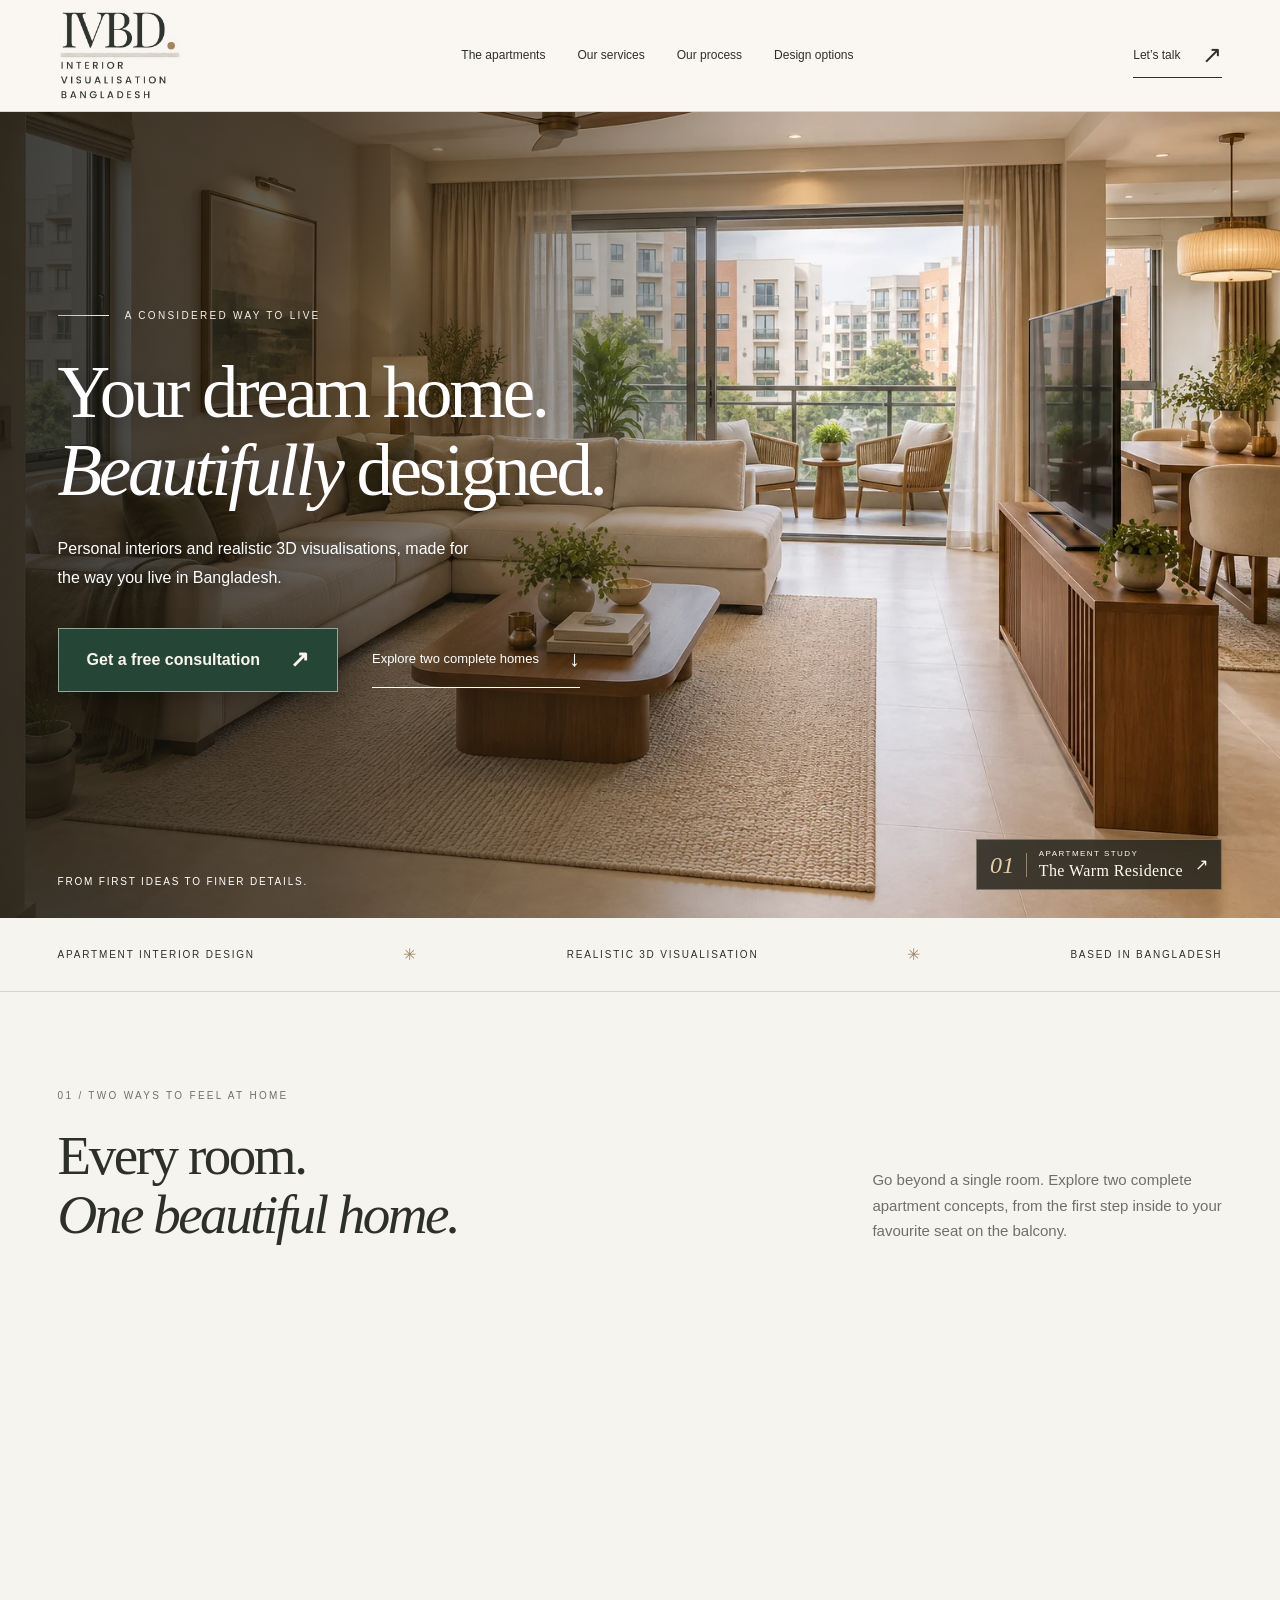
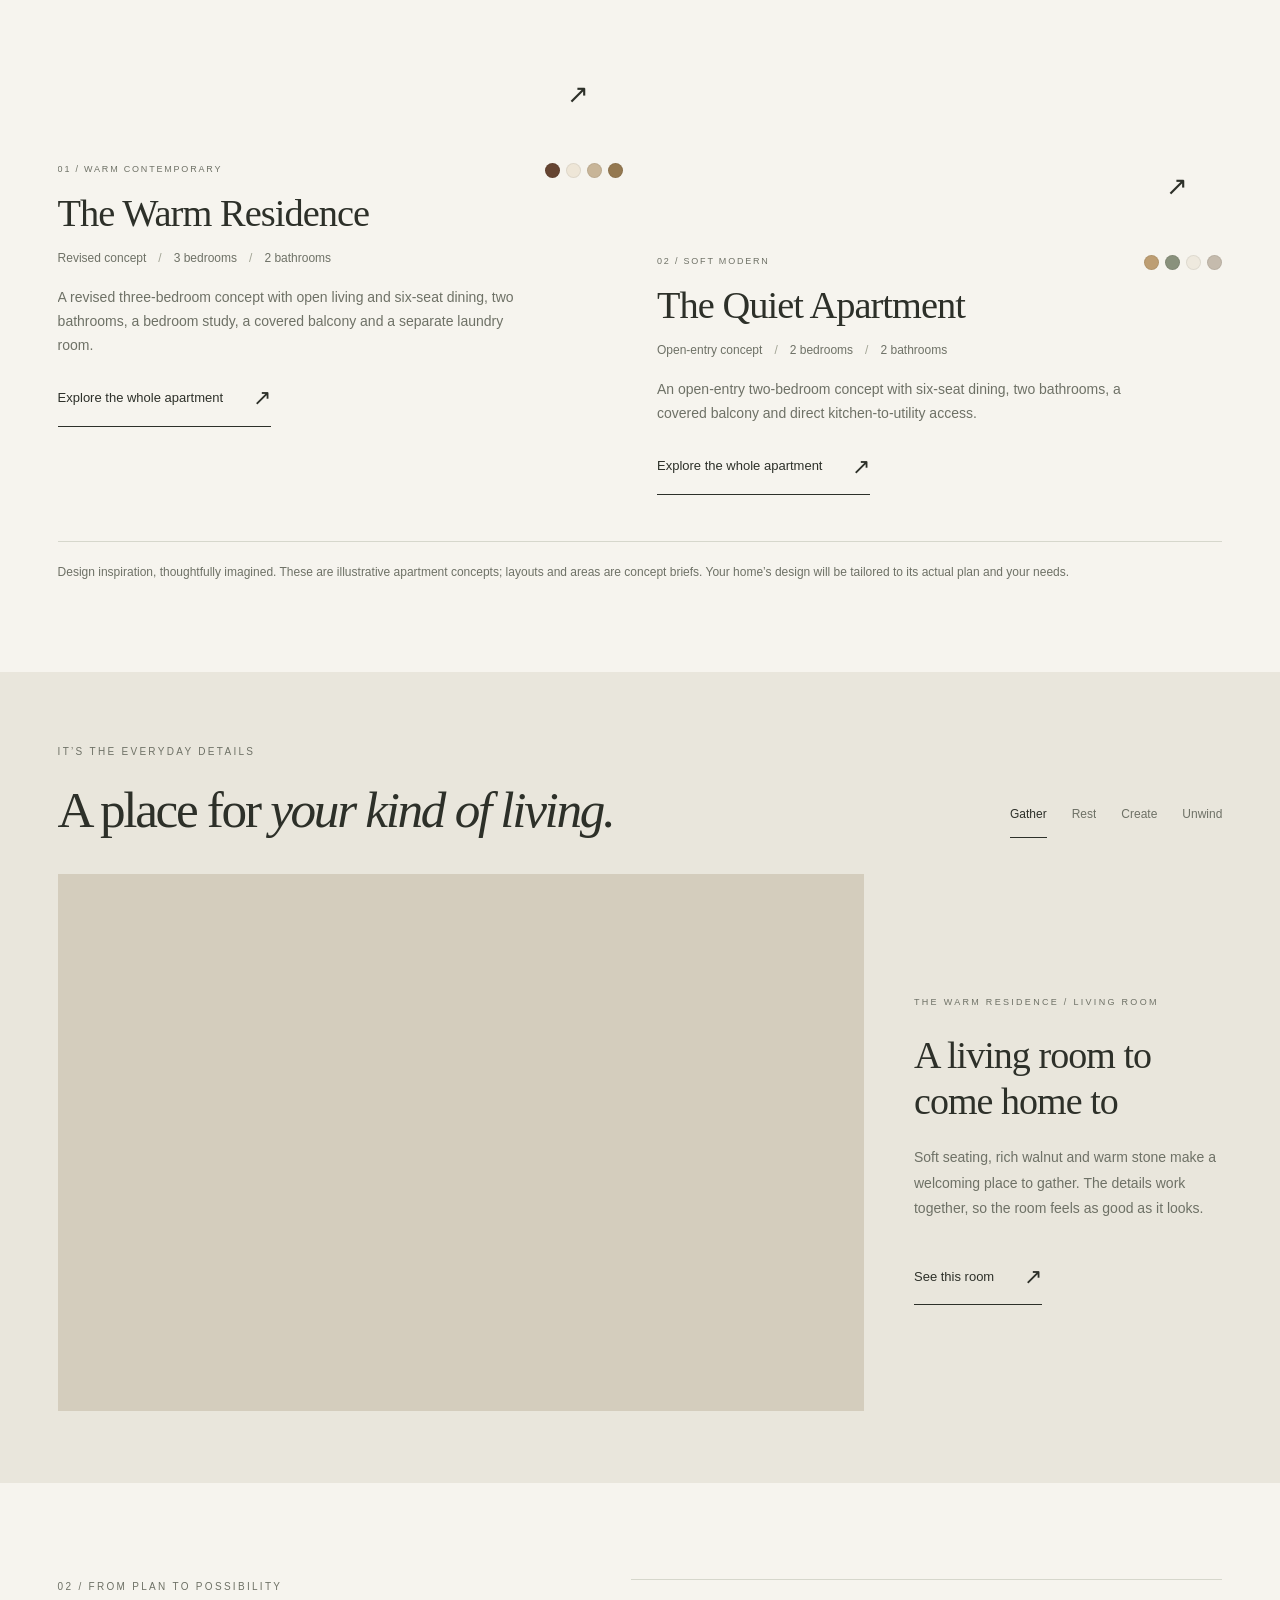
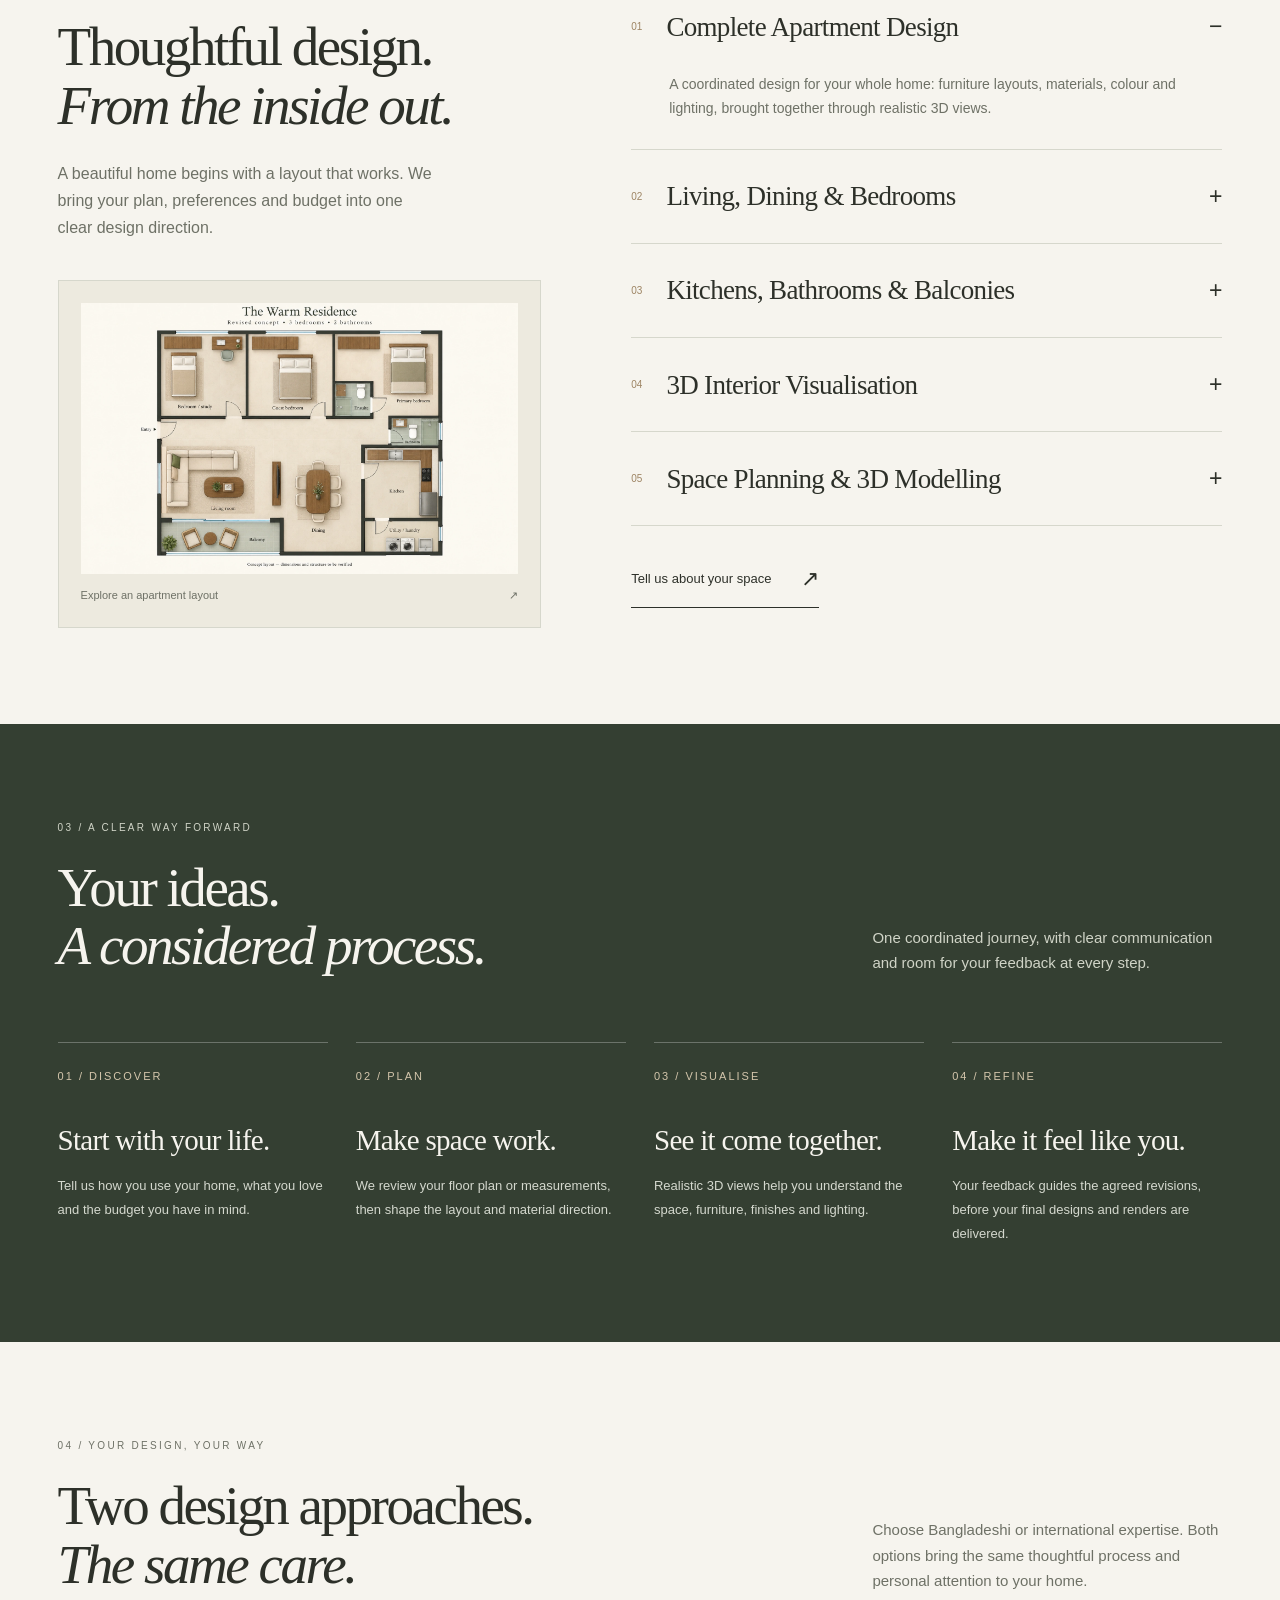
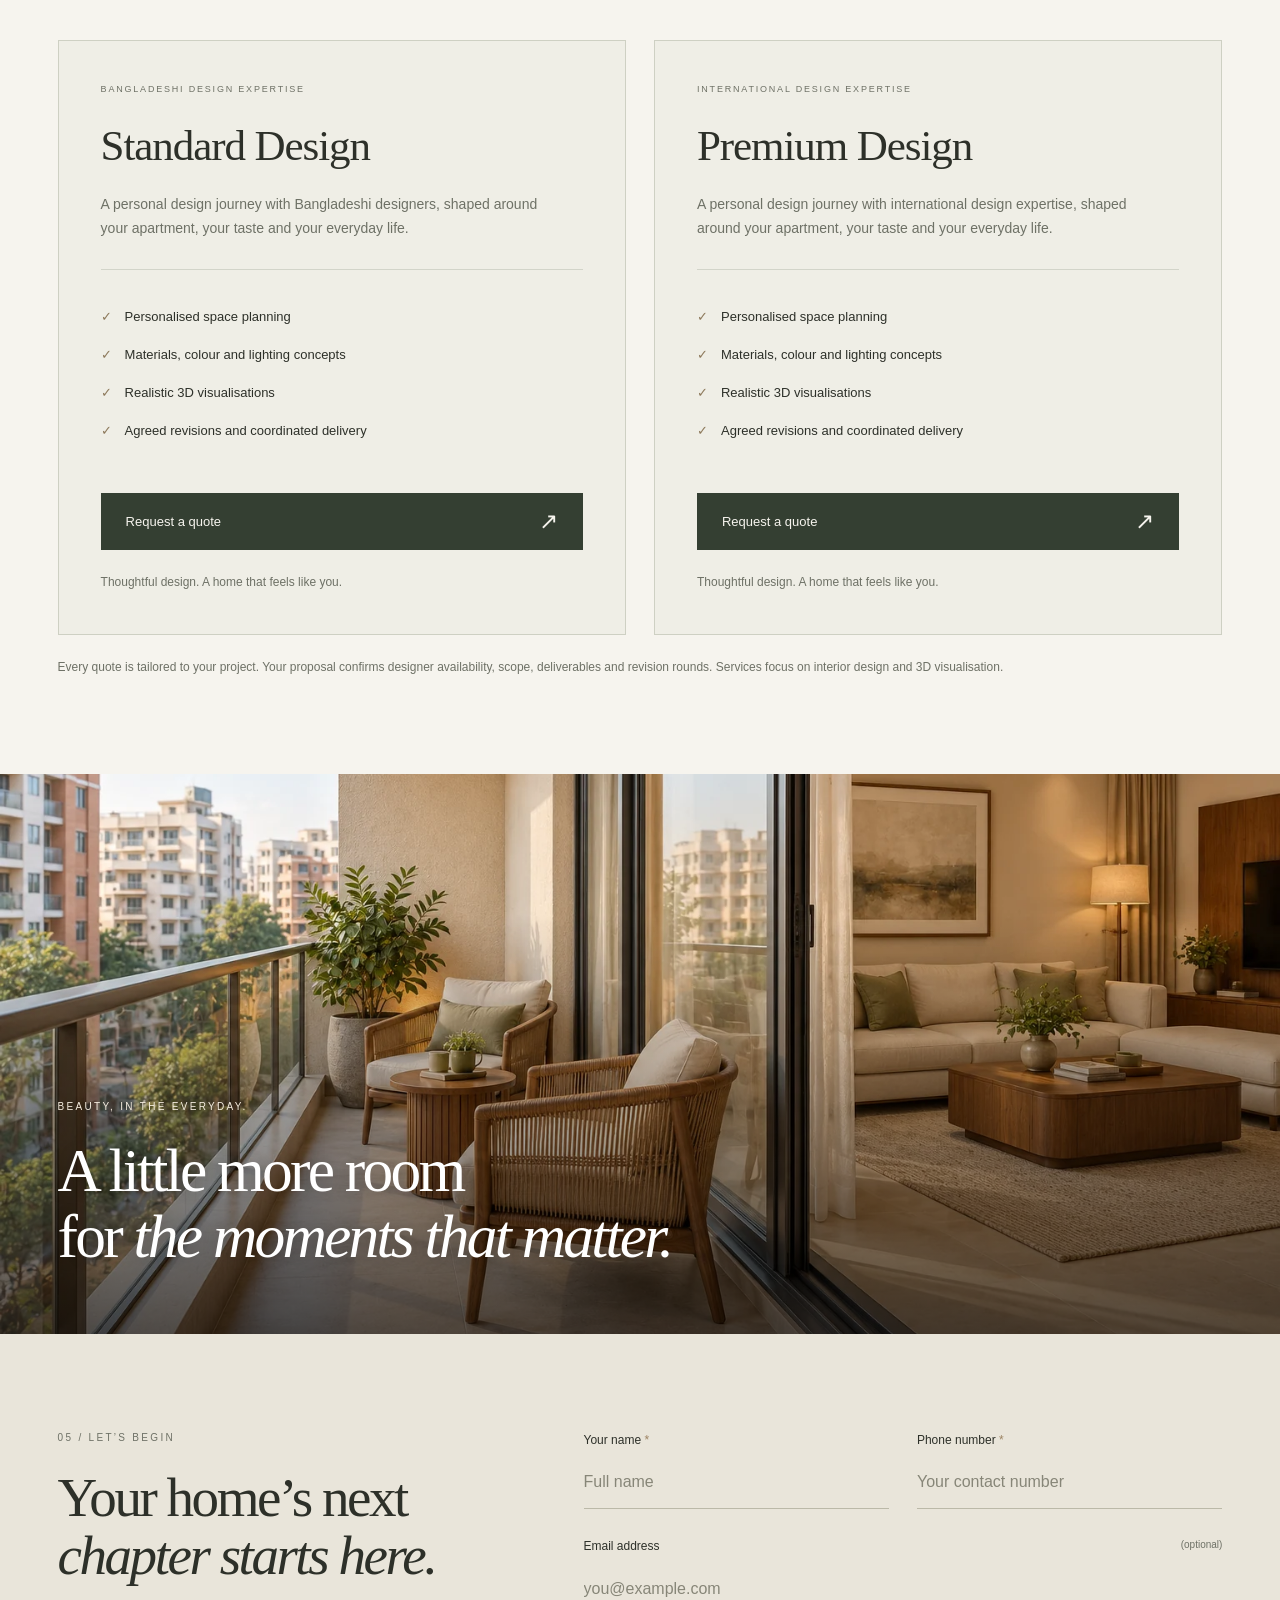
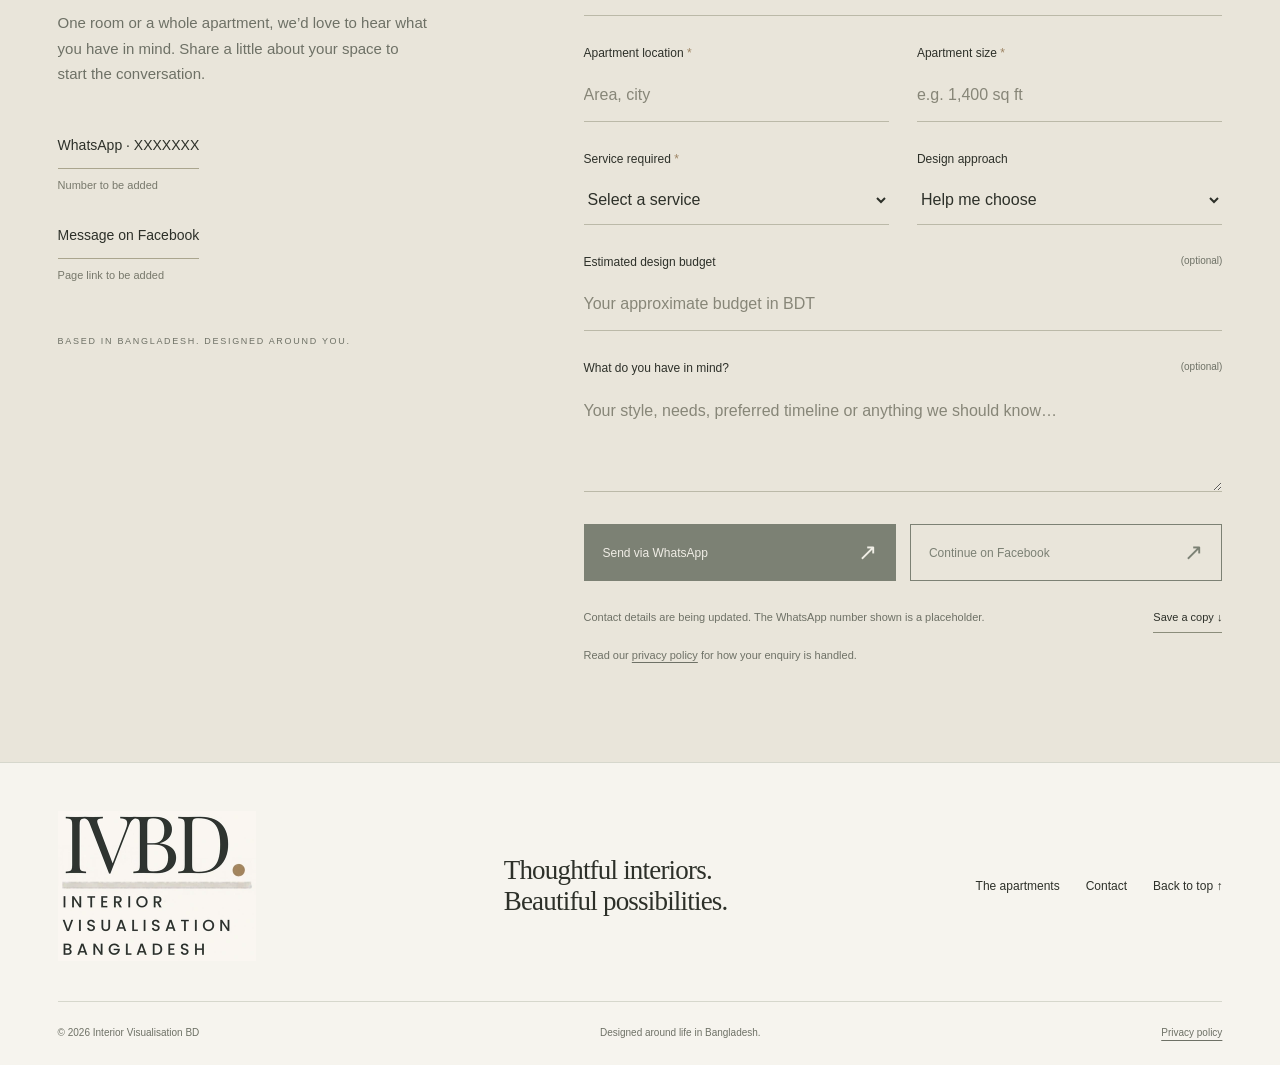
==== commit 5e424835: "Replace old IVBD website with updated version" ====
--- a/index.html
+++ b/index.html
@@ -13,15 +13,41 @@
   <link rel="canonical" href="https://ivbd-interior-visualisation.usefulark.chatgpt.site/">
   <link rel="icon" href="favicon.svg" type="image/svg+xml">
   <link rel="preload" as="image" href="assets/warm-living-v3-960.webp" imagesrcset="assets/warm-living-v3-480.webp 480w, assets/warm-living-v3-960.webp 960w, assets/warm-living-v3-1536.webp 1536w" imagesizes="100vw" fetchpriority="high">
-  <link rel="stylesheet" href="styles.css?v=plan-preview-fix-20261101">
-  <script src="site-content.js?v=plan-preview-fix-20261101" defer></script>
-  <script src="app.js?v=plan-preview-fix-20261101" defer></script>
-  <script src="interactions.js?v=plan-preview-fix-20261101" defer></script>
+  <!-- One visit, one entrance. The normal HTML is the fallback. -->
+  <script>
+    try {
+      const seenKey = 'ivbd.intro.seen.v4';
+      const fresh = !sessionStorage.getItem(seenKey);
+      sessionStorage.setItem(seenKey, '1');
+      if (fresh && !location.hash && !document.hidden && !matchMedia('(prefers-reduced-motion: reduce)').matches) {
+        document.documentElement.classList.add('studio-loading');
+        // Independent exit even if the external motion script fails.
+        setTimeout(() => {
+          document.documentElement.classList.remove('studio-loading');
+          document.getElementById('site-loader')?.remove();
+        }, 1600);
+      } else if (!location.hash && !document.hidden && !matchMedia('(prefers-reduced-motion: reduce)').matches) {
+        document.documentElement.classList.add('studio-entry');
+        setTimeout(() => document.documentElement.classList.remove('studio-entry'), 1800);
+      }
+    } catch { /* Storage unavailable: show the settled design. */ }
+  </script>
+  <link rel="stylesheet" href="styles.css?v=consultation-forest-6">
+  <script src="site-content.js?v=bronze-studio-4" defer></script>
+  <script src="app.js?v=bronze-studio-4" defer></script>
+  <script src="interactions.js?v=bronze-studio-4" defer></script>
 </head>
 <body>
+<div class="site-loader" id="site-loader" aria-hidden="true">
+  <div class="loader-signature">
+    <div class="loader-mark"><img src="[data-uri]" width="396" height="300" alt="" decoding="async"></div>
+    <span class="loader-line"></span>
+    <p>Thoughtfully designed around you.</p>
+  </div>
+</div>
 <a class="skip-link" href="#main">Skip to content</a>
 <header class="header" id="top">
-  <a class="brand" href="#home" aria-label="Interior Visualisation BD home"><img class="brand-logo" src="assets/ivbd-logo-396.webp" srcset="assets/ivbd-logo-198.webp 198w, assets/ivbd-logo-396.webp 396w, assets/ivbd-logo-990.webp 990w" sizes="(max-width: 600px) 100px, 198px" width="990" height="750" alt="IVBD — Interior Visualisation Bangladesh" decoding="async"></a>
+  <a class="brand" href="#home" aria-label="Interior Visualisation BD home"><img class="brand-logo" src="[data-uri]" width="396" height="300" alt="IVBD — Interior Visualisation Bangladesh" decoding="async"></a>
   <nav class="desktop-nav" aria-label="Main navigation"><a href="#apartments">The apartments</a><a href="#services">Our services</a><a href="#process">Our process</a><a href="#pricing">Design options</a></nav>
   <a class="nav-cta" href="#contact">Let’s talk <span aria-hidden="true">↗</span></a>
   <button class="menu-toggle" type="button" aria-label="Open menu" aria-controls="mobile-nav" aria-expanded="false"><span></span><span></span></button>
@@ -32,7 +58,7 @@
   <section class="hero" id="home" aria-labelledby="hero-title">
     <div class="hero-image"><img class="" src="assets/warm-living-v3-960.webp" srcset="assets/warm-living-v3-480.webp 480w, assets/warm-living-v3-960.webp 960w, assets/warm-living-v3-1536.webp 1536w" sizes="100vw" width="1536" height="1024" alt="A warm ivory and walnut living room overlooking urban Bangladesh" fetchpriority="high" decoding="async"></div><div class="hero-shade"></div>
     <div class="hero-content"><p class="eyebrow rule-label">A CONSIDERED WAY TO LIVE</p><h1 id="hero-title"><span>Your dream home.</span><span><em>Beautifully</em> designed.</span></h1><p class="hero-copy">Personal interiors and realistic 3D visualisations, made for the way you live in Bangladesh.</p><div class="hero-actions"><a class="button button-light" href="#contact">Get a free consultation <span aria-hidden="true">↗</span></a><a class="text-link" href="#apartments">Explore two complete homes <span aria-hidden="true">↓</span></a></div></div>
-    <div class="hero-bottom"><span>FROM FIRST IDEAS TO FINER DETAILS.</span><a class="hero-caption" href="warm-residence.html">The Warm Residence<br>Explore the concept <span aria-hidden="true">↗</span></a></div>
+    <div class="hero-bottom"><span>FROM FIRST IDEAS TO FINER DETAILS.</span><a class="hero-caption" href="warm-residence.html"><span class="plate-number" aria-hidden="true">01</span><span class="plate-copy"><small>Apartment study</small>The Warm Residence</span><span class="plate-arrow" aria-hidden="true">↗</span></a></div>
   </section>
   <div class="intro-line"><span>APARTMENT INTERIOR DESIGN</span><b aria-hidden="true">✳</b><span>REALISTIC 3D VISUALISATION</span><b aria-hidden="true">✳</b><span>BASED IN BANGLADESH</span></div>
   <section class="section apartments wrap" id="apartments" aria-labelledby="apartments-title">
@@ -64,12 +90,12 @@
     <article><span class="step">03 / VISUALISE</span><h3>See it come together.</h3><p>Realistic 3D views help you understand the space, furniture, finishes and lighting.</p></article>
     <article><span class="step">04 / REFINE</span><h3>Make it feel like you.</h3><p>Your feedback guides the agreed revisions, before your final designs and renders are delivered.</p></article>
   </div></div></section>
-  <section class="section wrap" id="pricing" aria-labelledby="pricing-title"><div class="section-heading"><div><p class="eyebrow">04 / YOUR DESIGN, YOUR WAY</p><h2 id="pricing-title">Two design approaches.<br><em>The same care.</em></h2></div><p>Choose Bangladeshi or international expertise. Both options bring the same thoughtful process and personal attention to your home.</p></div><div class="pricing-grid" id="pricing-grid"></div><p class="pricing-footnote">Every quote is tailored to your project. Your proposal confirms designer availability, scope, deliverables and revision rounds. Services focus on interior design and 3D visualisation.</p></section>
+  <section class="section wrap" id="pricing" aria-labelledby="pricing-title"><div class="section-heading"><div><p class="eyebrow">04 / YOUR DESIGN, YOUR WAY</p><h2 id="pricing-title">Two design approaches.<br><em>The same care.</em></h2></div><p>Choose Bangladeshi or international expertise. Both options bring the same thoughtful process and personal attention to your home.</p></div><div class="pricing-grid" id="pricing-grid"></div><noscript><p>Standard Design pairs you with Bangladeshi designers. Premium Design pairs you with international designers. Both include personalised planning, realistic 3D views and agreed revisions.</p></noscript><p class="pricing-footnote">Every quote is tailored to your project. Your proposal confirms designer availability, scope, deliverables and revision rounds. Services focus on interior design and 3D visualisation.</p></section>
   <section class="balcony-band" aria-label="A quiet moment on a city balcony"><img class="" src="assets/warm-balcony-v3-960.webp" srcset="assets/warm-balcony-v3-480.webp 480w, assets/warm-balcony-v3-960.webp 960w, assets/warm-balcony-v3-1536.webp 1536w" sizes="100vw" width="1536" height="1024" alt="A covered Dhaka apartment balcony with woven chairs and a small tea table" loading="lazy" decoding="async"><div><p class="eyebrow">BEAUTY, IN THE EVERYDAY.</p><h2>A little more room<br>for <em>the moments that matter.</em></h2></div></section>
   <section class="section contact" id="contact" aria-labelledby="contact-title"><div class="wrap contact-layout"><div class="contact-intro"><p class="eyebrow">05 / LET’S BEGIN</p><h2 id="contact-title">Your home’s next<br><em>chapter starts here.</em></h2><p>One room or a whole apartment, we’d love to hear what you have in mind. Share a little about your space to start the conversation.</p><div class="contact-channels" id="contact-channels"></div><span class="contact-location">BASED IN BANGLADESH. DESIGNED AROUND YOU.</span></div><form inert id="consultation-form" class="consultation-form">
               <div class="form-row">
               <label>Your name <span aria-hidden="true">*</span><input autocomplete="name" name="name" placeholder="Full name" required maxlength="100"></label>
-              <label>Phone number <span aria-hidden="true">*</span><input autocomplete="tel" type="tel" name="phone" placeholder="Your contact number" required maxlength="30" pattern="[+0-9 ()\-]{6,30}"></label>
+              <label>Phone number <span aria-hidden="true">*</span><input autocomplete="tel" type="tel" name="phone" placeholder="Your contact number" required maxlength="30" pattern="[+0-9 \(\)\-]{6,30}"></label>
             </div>
             <label>Email address <span class="optional">(optional)</span><input type="email" autocomplete="email" name="email" placeholder="you@example.com" maxlength="254"></label>
               <div class="form-row">
@@ -95,8 +121,9 @@
           </form></div></section>
 </main>
 <footer class="footer"><div class="wrap">
-  <div class="footer-top"><a class="brand footer-brand" href="#home" aria-label="IVBD home"><img class="brand-logo" src="assets/ivbd-logo-396.webp" srcset="assets/ivbd-logo-198.webp 198w, assets/ivbd-logo-396.webp 396w, assets/ivbd-logo-990.webp 990w" sizes="(max-width: 600px) 100px, 198px" width="990" height="750" alt="IVBD — Interior Visualisation Bangladesh" decoding="async"></a><p class="footer-tagline">Thoughtful interiors.<br>Beautiful possibilities.</p><nav class="footer-links" aria-label="Footer navigation"><a href="#apartments">The apartments</a><a href="#contact">Contact</a><a href="#top">Back to top ↑</a></nav></div>
+  <div class="footer-top"><a class="brand footer-brand" href="#home" aria-label="IVBD home"><img class="brand-logo" src="[data-uri]" width="396" height="300" alt="IVBD — Interior Visualisation Bangladesh" decoding="async"></a><p class="footer-tagline">Thoughtful interiors.<br>Beautiful possibilities.</p><nav class="footer-links" aria-label="Footer navigation"><a href="#apartments">The apartments</a><a href="#contact">Contact</a><a href="#top">Back to top ↑</a></nav></div>
   <div class="footer-bottom"><p>© <span id="year">2026</span> Interior Visualisation BD</p><p>Designed around life in Bangladesh.</p><a href="privacy.html">Privacy policy</a></div>
 </div></footer>
+<a class="mobile-consult" href="#contact">Get a free consultation <span aria-hidden="true">↗</span></a>
 </body>
 </html>
--- a/styles.css
+++ b/styles.css
@@ -530,3 +530,234 @@
   .cursor-aura { display: block; }
   .cursor-aura.is-visible { opacity: 1; }
 }
+
+/* BRONZE LINE — motion timing and the first-visit composition */
+:root {
+  --entry-length: 1400ms;
+  --room-length: 420ms;
+  --menu-length: 300ms;
+  --section-length: 700ms;
+  --camera-length: 1800ms;
+  --loader-exit: 620ms;
+  --studio-ease: cubic-bezier(.2,.72,.23,1);
+}
+.header .brand { position: relative; }
+.hero .rule-label::before {
+  width: clamp(32px, 4vw, 68px);
+  background: linear-gradient(90deg, #d5b98b, #f7edd8);
+  transform-origin: left;
+}
+.hero-caption {
+  padding: 9px 13px;
+  gap: 12px;
+  background: #29271fdb;
+  border: 1px solid #f0e4cf59;
+  color: #fffaf1;
+  text-shadow: none;
+  text-align: left;
+  max-width: none;
+}
+.hero-caption .plate-number {
+  font: italic 24px/1 var(--serif);
+  border-right: 1px solid #e4cfab85;
+  color: #e7cfaa;
+  padding-right: 11px;
+}
+.hero-caption .plate-copy { display: grid; gap: 3px; font: 16px/1.1 var(--serif); }
+.plate-copy small { font: 8px/1.3 Arial,sans-serif; letter-spacing: 1.45px; text-transform: uppercase; }
+.hero-caption .plate-arrow { font-size: 16px; }
+@media (min-width: 851px) {
+  .hero-shade { background: linear-gradient(90deg,#15140fd1 0%,#17140ea6 25%,#201d155c 45%,transparent 63%); }
+}
+@media (max-width: 600px) {
+  .hero { min-height: 540px; }
+  .hero-content { padding-top: clamp(52px,9svh,80px); padding-bottom: 106px; }
+  .hero-caption { padding: 8px 10px; gap: 8px; }
+  .hero-caption .plate-copy { font-size: 13px; }
+  .hero-caption .plate-number { font-size: 20px; padding-right: 8px; }
+}
+@media (prefers-reduced-motion: no-preference) {
+  .studio-entry .header .brand::after {
+    content: ''; position: absolute; left: 91.3%; top: 39.5%;
+    width: 6.3%; aspect-ratio: 1; border-radius: 50%;
+    background: #b8976b; box-shadow: 0 0 8px #bf9a64;
+    pointer-events: none; opacity: 0;
+    animation: signature-dot calc(var(--entry-length) * .59) ease-out both;
+  }
+  .studio-entry .header .brand-logo { animation: signature-ink calc(var(--entry-length) * .65) var(--studio-ease) both; }
+  .studio-entry .hero .rule-label::before { animation: drafting-rule calc(var(--entry-length) * .76) var(--studio-ease) both; }
+  .studio-entry .hero-image img { animation: opening-photo var(--entry-length) var(--studio-ease) both; }
+  .studio-entry #hero-title span { animation: opening-type calc(var(--entry-length) * .74) var(--studio-ease) both; }
+  .studio-entry #hero-title span + span { animation-delay: calc(var(--entry-length) * .13); }
+  .studio-entry .hero-copy { animation: opening-type calc(var(--entry-length) * .68) calc(var(--entry-length) * .21) var(--studio-ease) both; }
+  .studio-entry .hero-actions { animation: opening-type 620ms 410ms var(--studio-ease) both; }
+  .studio-entry .hero-bottom { animation: opening-type 620ms 490ms var(--studio-ease) both; }
+  .menu-toggle span { transition: transform var(--menu-length) var(--studio-ease); }
+  .plate-arrow { transition: transform .2s; }
+  .hero-caption:hover .plate-arrow, .hero-caption:focus-visible .plate-arrow { transform: translate(2px,-2px); }
+}
+@keyframes signature-dot {
+  0% { opacity: .5; transform: translate(-50%,-68%) scale(.55); }
+  40% { opacity: 1; transform: translate(-50%,-50%) scale(1.25); }
+  100% { opacity: 0; transform: translate(-50%,-50%) scale(1); }
+}
+@keyframes signature-ink { from { opacity: .2; transform: translateY(3px); } }
+@keyframes drafting-rule { 0%, 10% { transform: scaleX(.08); } 100% { transform: scaleX(1); } }
+@keyframes opening-type { from { opacity: .24; transform: translateY(.26em); } }
+@keyframes opening-photo { from { transform: scale(1.045); } }
+.menu-toggle[aria-expanded="true"] span:first-child { transform: translateY(3.5px) rotate(45deg); }
+.menu-toggle[aria-expanded="true"] span:last-child { transform: translateY(-3.5px) rotate(-45deg); }
+.mobile-nav a:focus-visible { outline-offset: -3px; }
+.hero :focus-visible { outline: 2px solid white; box-shadow: 0 0 0 5px #282820; }
+@media (max-width: 850px) and (scripting: none) {
+  .menu-toggle { display: none; }
+  .mobile-nav[hidden] { display: flex !important; position: static; flex-wrap: wrap; gap: 4px 18px; }
+  .mobile-nav a { font: 14px/1.5 Arial,sans-serif; padding: 8px 0; }
+}
+
+/* First-visit signature. The home page starts loading behind this layer. */
+.site-loader { display: none; }
+
+@media (prefers-reduced-motion: no-preference) {
+  .studio-loading .site-loader {
+    display: grid;
+    place-items: center;
+    position: fixed;
+    inset: 0;
+    z-index: 90;
+    padding: 28px;
+    background: #faf6f1;
+    pointer-events: none;
+    animation: loader-failsafe 1600ms step-end forwards;
+  }
+  .loader-signature { width: min(240px, 65vw); text-align: center; }
+  .loader-mark { position: relative; }
+  .loader-mark img {
+    width: 100%;
+    height: auto;
+    animation: loader-logo 460ms var(--studio-ease) both;
+  }
+  .loader-mark::after {
+    content: '';
+    position: absolute;
+    left: 91.3%;
+    top: 39.5%;
+    width: 6.3%;
+    aspect-ratio: 1;
+    border-radius: 50%;
+    background: #b8976b;
+    box-shadow: 0 0 16px #b8976b88;
+    animation: loader-dot 740ms 90ms var(--studio-ease) both;
+  }
+  .loader-line {
+    display: block;
+    position: relative;
+    height: 1px;
+    overflow: hidden;
+    margin: 30px 0 16px;
+    background: var(--line);
+    animation: drafting-rule 560ms 70ms var(--studio-ease) both;
+  }
+  .loader-line::after {
+    content: '';
+    position: absolute;
+    inset: 0;
+    background: linear-gradient(90deg, transparent, #b8976b, transparent);
+    animation: loader-light 880ms 90ms ease-in-out both;
+  }
+  .loader-signature p {
+    font-size: 10px;
+    letter-spacing: 1.2px;
+    color: var(--muted);
+    animation: opening-type 440ms 170ms var(--studio-ease) both;
+  }
+  .studio-loading .site-loader.is-leaving {
+    animation: loader-away var(--loader-exit) var(--studio-ease) forwards;
+  }
+}
+
+@keyframes loader-logo {
+  from { opacity: .2; transform: translateY(7px); }
+}
+@keyframes loader-dot {
+  0% { opacity: 0; transform: translate(-50%, -50%) scale(.7); }
+  46% { opacity: 1; transform: translate(-50%, -50%) scale(1.18); }
+  100% { opacity: 0; transform: translate(-50%, -50%) scale(1.45); }
+}
+@keyframes loader-light {
+  from { transform: translateX(-100%); }
+  to { transform: translateX(100%); }
+}
+@keyframes loader-away {
+  0%, 25% { opacity: 1; }
+  100% { opacity: 0; visibility: hidden; }
+}
+@keyframes loader-failsafe {
+  to { opacity: 0; visibility: hidden; }
+}
+
+/* Take visitors straight to the enquiry form, even from high up the page. */
+html:has(#contact:target) { scroll-behavior: auto; }
+
+/* Shared treatment for the main consultation links. */
+.hero-actions .button,
+.mobile-consult {
+  background: #254637;
+  color: #faf6ed;
+  border: 1px solid #96a895;
+  font-weight: 700;
+}
+.hero-actions .button {
+  font-size: 16px;
+  min-height: 64px;
+  padding-inline: 28px;
+  box-shadow: 0 8px 28px #0005;
+}
+.hero-actions .button:focus-visible,
+.mobile-consult:focus-visible {
+  outline: 3px solid #fffaf0;
+  outline-offset: 3px;
+  box-shadow: 0 0 0 6px #222820;
+}
+.mobile-consult { display: none; }
+
+/* Camera motion owns image transforms inside the room tours. */
+.tour-image:hover img { transform: none; }
+
+@media (hover: hover) and (pointer: fine) {
+  .hero-actions .button:hover { background: #315541; }
+}
+@media (hover: hover) and (pointer: fine) and (prefers-reduced-motion: no-preference) {
+  .hero-actions .button span { transition: transform 240ms var(--studio-ease); }
+  .hero-actions .button:hover span { transform: translate(3px, -3px); }
+  .home-card .home-picture, .tour-image { transition: transform 260ms var(--studio-ease); }
+  .home-card .home-picture:hover, .tour-image:hover { transform: translateY(-3px); }
+}
+@media (prefers-reduced-motion: no-preference) {
+  .mobile-consult { transition: transform 160ms var(--studio-ease); }
+  .mobile-consult:active { transform: scale(.98); }
+}
+@media (max-width: 600px) {
+  :root { --camera-length: 1400ms; }
+  .hero-actions .button { min-height: 62px; width: 100%; justify-content: space-between; }
+  .mobile-consult {
+    display: flex;
+    position: fixed;
+    z-index: 24;
+    bottom: calc(12px + env(safe-area-inset-bottom));
+    left: 16px;
+    right: 16px;
+    align-items: center;
+    justify-content: space-between;
+    min-height: 56px;
+    padding: 12px 20px;
+    box-shadow: 0 5px 22px #0003;
+    font-size: 15px;
+  }
+  .mobile-consult[hidden],
+  body:has(.menu-toggle[aria-expanded="true"]) .mobile-consult { display: none; }
+  body:has(.mobile-consult:not([hidden])) .back-to-top {
+    bottom: calc(80px + env(safe-area-inset-bottom));
+  }
+  body:has(.mobile-consult) { padding-bottom: calc(80px + env(safe-area-inset-bottom)); }
+}
